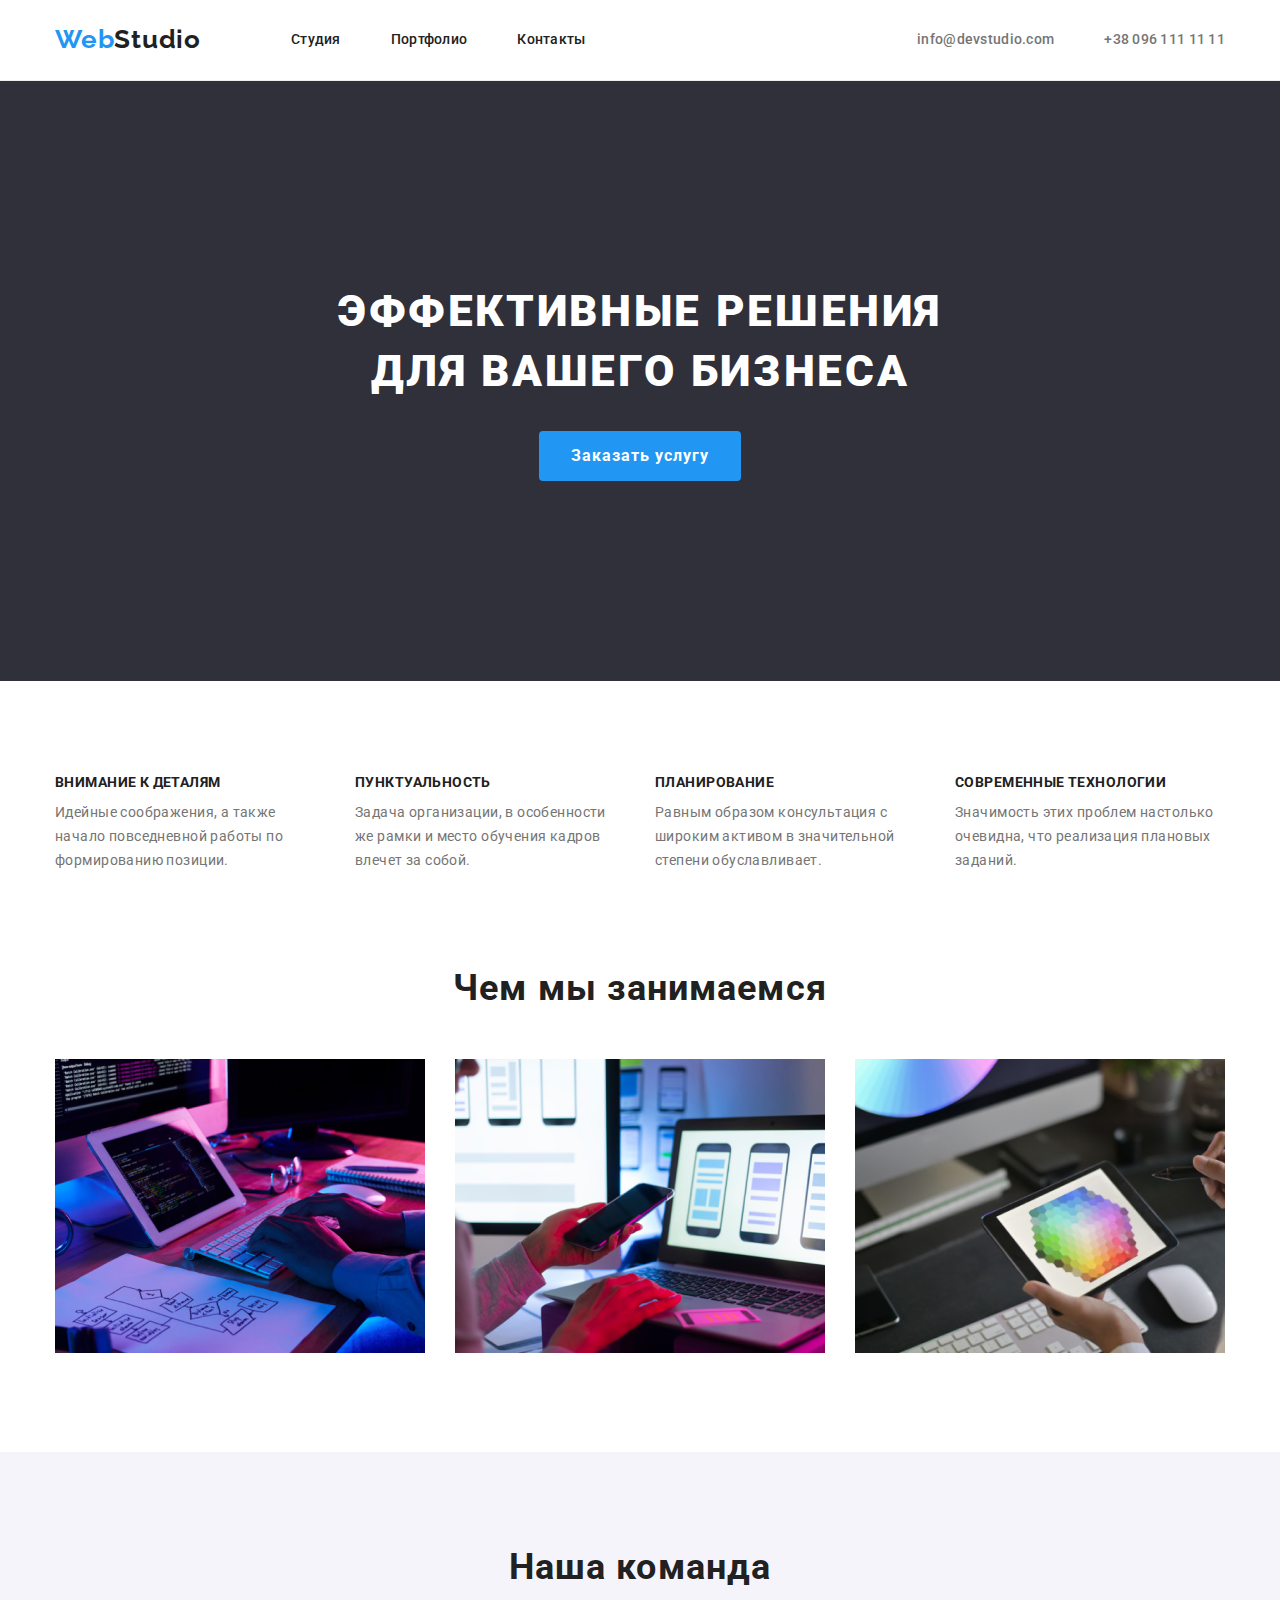
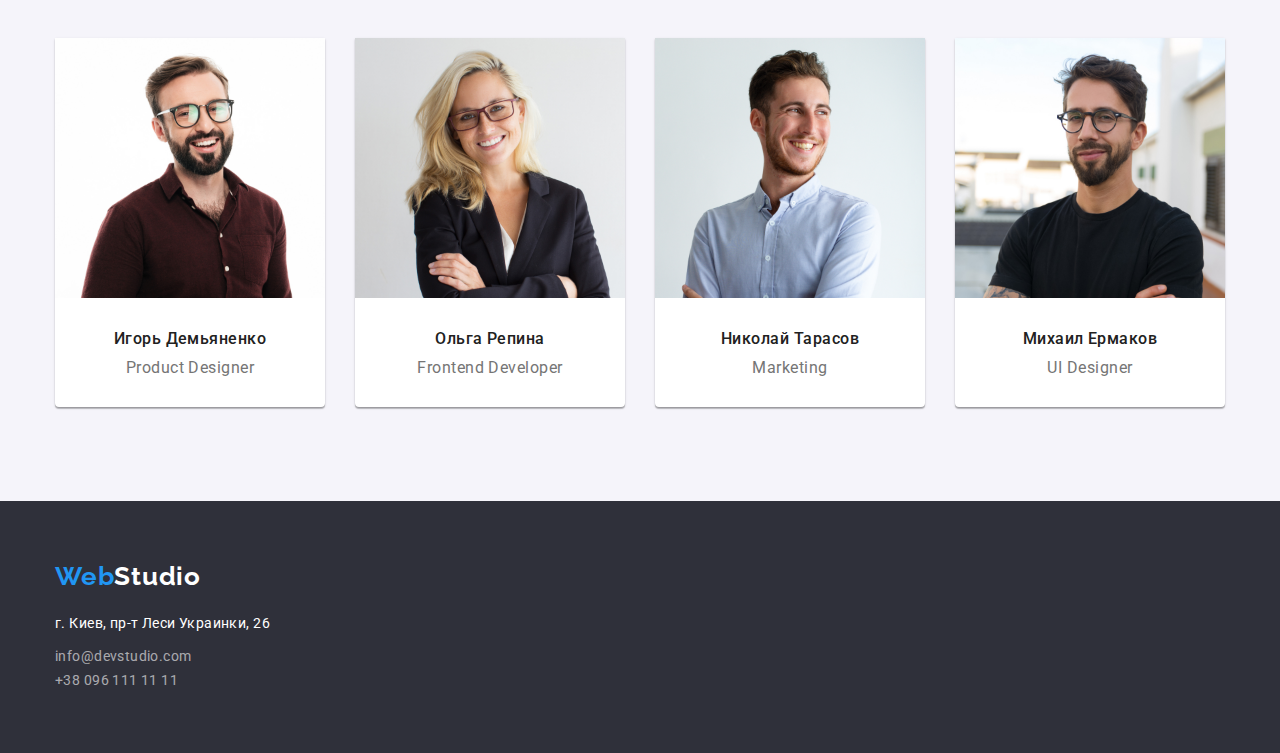
==== index.html @ e71bb504 "edd files from hw 3" ====
<!DOCTYPE html>
<html lang="ru">
<head>
    <meta charset="UTF-8">
    <meta name="viewport" content="width=device-width, initial-scale=1.0">
    <title>Главная</title>
      
    <link href="https://fonts.googleapis.com/css2?family=Raleway:wght@700&family=Roboto:wght@400;500;700;900&display=swap" rel="stylesheet">
    <link rel="stylesheet" href="https://cdnjs.cloudflare.com/ajax/libs/modern-normalize/1.0.0/modern-normalize.min.css">
    <link rel="stylesheet" href="./css/styles.css">
</head>
<body>
    <!--Шапка сайта-->
    <header class="page-header">

        <div class="content main-nav">
            
            <a class="logo-sec" href="./index.html"><span class="logo-first">Web</span>Studio</a> 
            <nav class="nav-container">
    
                <ul class="list site-nav">
                   <li class="item"><a class="link link-nav" href="./index.html">Студия</a></li>
                   <li class="item"><a class="link link-nav" href="./portfolio.html">Портфолио</a></li>
                   <li class="item"><a class="link link-nav" href="">Контакты</a></li>
               </ul>
           </nav>
           
            <ul class="list mailto-list">
                <li class="item"><a class="link link-contacts" href="mailto:info@devstudio.com">info@devstudio.com</a></li>
                <li class="item"><a class="link link-contacts" href="tel:+380961111111">+38 096 111 11 11</a></li>
            </ul>
            
        </div>
        
    </header>

    <!--Основной контент-->
    <main>
        <!--Заказать услугу-->
        <section class="hero">
            <div class="content">

                <div class="block">
                    <h1 class="main-title">Эффективные решения <br> для вашего бизнеса</h1>
                    <a class="link-btn" href="">Заказать услугу</a>
            
                </div>
            
            </div>    
        </section>
            
        <!--Особенности-->
        <div class="sec-section">
            <section class="content">
                <div class="features">
                    <h2 class="visually-hidden">Особенности</h2>

                    <ul class="list features-list">
                        <li class="item">
                            <h3 class="item-list-header">Внимание к деталям</h3>
                            <p class="desc">Идейные соображения, а также начало повседневной работы по формированию позиции.</p>
                        </li>
                        <li class="item">
                            <h3 class="item-list-header" >Пунктуальность</h3>
                            <p class="desc">Задача организации, в особенности же рамки и место обучения кадров влечет за собой.</p>
                        </li>
                        <li class="item">
                            <h3 class="item-list-header" >Планирование</h3>
                            <p class="desc">Равным образом консультация с широким активом в значительной степени обуславливает.</p>
                        </li>
                        <li class="item">
                            <h3 class="item-list-header" >Современные технологии</h3>
                            <p class="desc">Значимость этих проблем настолько очевидна, что реализация плановых заданий.</p>
                        </li>
                    </ul>
                </div>

            </section>
            <!--Специализация-->
            <section class="content">
                <div class="special">
                    <h2 class="subtitle">Чем мы занимаемся</h2>

                    <ul class="list ph-list">
                        <li class="element">
                            <a class="link" href="">
                            <img class="photo" src="./images/box1.png" alt="Человек набирает код" width="370"/>
                            </a>
                        </li> 
                        <li class="element"> 
                            <a class="link" href="">
                            <img class="photo" src="./images/img.png" alt="Просмотр адаптации страницы под телефон" width="370"/>
                            </a>
                        </li> 
                        <li class="element"> <a class="link" href="">
                            <img class="photo" src="./images/img(1).png" alt="Выбор цвета с градации на планшете" width="370"/>
                            </a>
                        </li>
                    </ul>
                </div>

            </section>
         </div>
        <!-- Наша команда-->
        
        <div class="team">
            <section class="content" >
                <div class="team-content">
                    <h2 class="subtitle">Наша команда</h2>
                    <ul class="list team-list">
                        <li class="team-element">
                            <img class="team-ph" src="./images/igor.jpg" alt=" Портретное фото Игорь Демьяненко" width="270"/>
                            <h3 class="subtitle-names">Игорь Демьяненко</h3>
                            <p class="text-job">Product Designer</p>
                            
                        </li>
                        <li class="team-element">
                            <img class="team-ph" src="./images/olga.jpg" alt=" Портретное фото Ольга Репина" width="270"/>
                            <h3 class="subtitle-names">Ольга Репина</h3>
                            <p class="text-job">Frontend Developer</p>
                            
                        </li>
                        <li class="team-element">
                            <img class="team-ph" src="./images/nikolay.jpg" alt="Портретное фото Николай Тарасов" width="270"/>
                            <h3 class="subtitle-names">Николай Тарасов</h3>
                            <p class="text-job">Marketing</p>
                            
                        </li>
                        <li class="team-element">
                            <img class="team-ph" src="./images/mihail.jpg" alt="Портретное фото Михаил Ермаков" width="270"/>
                            <h3 class="subtitle-names">Михаил Ермаков</h3>
                            <p class="text-job">UI Designer</p>

                        </li>
                    </ul>
                </div>
            </section>
        </div>
    
    </main>

    <!--Контакты-->
    <footer class="footer">
        <div class="content">
            <div class="foot-content">
                <h2 class="logo-footer-sec"> <span class="logo-footer-first">Web</span>Studio</h2>
                <p class="adress">г. Киев, пр-т Леси Украинки, 26</p>
                <ul class="list">
                    <li><a class="link foot-contacts" href="mailto:info@devstudio.com">info@devstudio.com</a></li>
                    <li><a class="link foot-contacts tel" href="tel:+380961111111">+38 096 111 11 11</a></li>
                </ul>
            </div>
        </div>
    </footer>

</body>
</html>
---- css/styles.css ----
:root {
    --title-text-color:#212121;
    --p-text-color:#757575;
    --highlight-color:#2196F3;
    --white-color:  #FFFFFF;
    --bg-color: #2F303A;
}

body {
    font-family: Roboto, sans-serif;
    background-color: var(--white-color);
    
}

.list {
    list-style: none;
    padding: 0;
    margin: 0;
}

.link {
    text-decoration: none;
    
}


.link:hover,
.link:focus{
    color:  var(--highlight-color);
    
}

.page-header {
 background-color: var(--white-color);
 border-bottom: 1px solid #EEEEEE;
}
/* Виокремлення контенту */
.content {
    padding-left: 15px;
    padding-right: 15px;
    width: 1200px;
    /* outline: 2px solid tomato; */
    margin-right: auto;
    margin-left: auto;
}



/* WEBstudio */
.logo-first {
    font-family: Raleway;
    font-style: normal;
    font-weight: bold;
    font-size: 26px;
    line-height: 1.19em;
    letter-spacing: 0.03em;
    color:  var(--highlight-color);
}

.logo-sec {
    font-family: Raleway;
    font-style: normal;
    font-weight: bold;
    font-size: 26px;
    line-height: 1.19em;
    letter-spacing: 0.03em;
    color: var(--title-text-color);
    text-decoration: none;
    margin-right: 90px;
    
}

/* .nav-container {
} */

.site-nav {
    display: flex;
}


.site-nav .item:not(:last-child) {
    margin-right: 50px;
}

/* навигация страниц */
.link-nav {
    font-family: Roboto;
    font-style: normal;
    font-weight: 500;
    font-size: 14px;
    line-height: 1.14em;
    letter-spacing: 0.02em;
    color: var(--title-text-color);
}

.mailto-list {
    display: flex;
    margin-left: auto;
}

.mailto-list .item + .item {
    margin-left: 50px;
}



/* контакты в наыигации */
.link-contacts {
    font-family: Roboto;
    font-style: normal;
    font-weight: 500;
    font-size: 14px;
    line-height: 1.14em;
    letter-spacing: 0.02em;
    color: var(--p-text-color);

}

.main-nav {
    display: flex;
    align-items: center;
    padding-top: 24px;
    padding-bottom: 25px;
    
    
}
/* Основной контент */


.hero {
    text-align: center;
    background-color: var(--bg-color);
}

.block {
    padding-top: 200px;
    padding-bottom: 200px;
    
    
}
/* главный заголовок h1 */
.main-title {
   
    margin-top: 0;
    margin-bottom: 30px;
    font-family: Roboto;
    font-style: normal;
    font-weight: 900;
    font-size: 44px;
    line-height: 60px;
    text-align: center;
    letter-spacing: 0.06em;
    text-transform: uppercase;
    color: var(--white-color);
    
}


/* заказать услугу */
.link-btn {
    display: inline-block;
    font-family: Roboto;
    font-style: normal;
    font-weight: bold;
    font-size: 16px;
    line-height: 1.9em;
    letter-spacing: 0.06em;
    color: var(--white-color);
    background-color: var(--highlight-color);
    text-decoration: none;
    padding: 10px 32px;
    border-radius: 4px;
    min-width: 200px;
    
}


/* фон секции с кнопкой */
.sec-section {
    background-color: var(--white-color);
}

.features {
    margin-top: 94px;
    margin-bottom: 94px;
}

/* скрытый заголовок */
.visually-hidden {
    position: absolute !important;
    clip: rect(1px 1px 1px 1px);
    clip: rect(1px, 1px, 1px, 1px);
    padding: 0 !important;
    border: 0 !important;
    height: 1px !important;
    width: 1px !important;
    margin: 0;
    overflow: hidden;
}

.features-list {
    display: flex;
    flex-wrap: wrap;
    
}

.features-list>.item {
    width: 270px;
    margin-right: 30px;
}
.features-list>.item:last-child {
    margin-right: 0;
}

/* заголовки в особенностях */
.item-list-header {

    font-family: Roboto;
    font-style: normal;
    font-weight: bold;
    font-size: 14px;
    line-height:  1.14em;
    letter-spacing: 0.03em;
    text-transform: uppercase;
    color: var(--title-text-color);
    margin-top:  0;
    margin-bottom: 10px;
}


/* абзацы особенностей */
.desc {
    font-family: Roboto;
    font-style: normal;
    font-weight: normal;
    font-size: 14px;
    line-height: 1.71em;
    letter-spacing: 0.03em;
    color: var(--p-text-color);
    margin: 0;
}

.special {
    margin-bottom: 94px;
}

/* заголовки h2 */
.subtitle {
    font-family: Roboto;
    font-style: normal;
    font-weight: bold;
    font-size: 36px;
    line-height: 1.17em;
    letter-spacing: 0.03em;
    color: var(--title-text-color);
    margin-top: 0;
    margin-bottom: 50px;
    text-align: center;
}

.ph-list {
    display: flex;
}

.element:not(:last-child) { 
  margin-right: 30px;
}

/* наша команда */
.team-content {
    padding-top: 94px;
    padding-bottom: 94px;
}

.team-list {
    display: flex;
}

.team-element {
    width: 270px;
    margin-right: 30px;
    box-shadow: 0px 1px 3px rgba(0, 0, 0, 0.12), 0px 1px 1px rgba(0, 0, 0, 0.14), 0px 2px 1px rgba(0, 0, 0, 0.2);
    border-radius: 0px 0px 4px 4px;
    background-color: var(--white-color);
    text-align: center;
}

.team-element:last-child {
    margin-right: 0;
}

.team {
    background: #F5F4FA;
}

.team-ph {
   margin-bottom: 28px; 
}

/* наша команда имена */

.subtitle-names {
    font-family: Roboto;
    font-style: normal;
    font-weight: 500;
    font-size: 16px;
    line-height: 18px;
    letter-spacing: 0.03em;
    color: var(--title-text-color);
    margin-top: 0;
    margin-bottom: 10px;
}

/* наша команда должность */

.text-job {
    font-family: Roboto;
    font-style: normal;
    font-weight: normal;
    font-size: 16px;
    line-height: 1.19em;
    letter-spacing: 0.03em;
    color: var(--p-text-color);
    margin-top: 0;
    margin-bottom: 30px;

}
/* .text-job:last-child {
    margin-bottom: 0;
} */

/* Страница портофолио */
/* Основной контент */



.main-cont {
    margin-top: 94px;
    margin-bottom: 94px;
}

.btn-list {
    display: flex; 
    justify-content: center; 
    margin-bottom: 36px;
    padding-bottom: 16px;
    
}
.btn-item:not(:last-child) {
    margin-right: 8px;
}

.btn {
    font-family: Roboto;
    font-style: normal;
    font-weight: 500;
    font-size: 16px;
    line-height: 1.625em;
    letter-spacing: 0.03em;
    color:  var(--title-text-color);
    padding: 6px 22px;
    min-width: 73px;
    border-radius: 4px;
    border: 0;
}

.btn:hover,
.btn:focus {
    background-color: var(--highlight-color);
    color: var(--white-color);
}

.work-list {
    display: flex;
    flex-wrap: wrap;

}
.work-item {
    width: 370px;
    margin-right: 30px;
    height: 404px;
    margin-bottom: 30px;
    border: 1px solid #EEEEEE;
    padding-bottom: 20px;
}

.work-item:nth-child(3n) {
    margin-right: 0;
}

.work-item:nth-last-child(-n + 3) {
    margin-bottom: 0;
}

/* подписи постеров */
.subtitle-pflo {
    font-family: Roboto;
    font-style: normal;
    font-weight: bold;
    font-size: 18px;
    line-height: 2em;
    letter-spacing: 0.06em;
    color:  var(--title-text-color);
    margin-top: 0;
    margin-bottom: 4px;
    margin-left: 24px;
}
/* тип работы */
.text {
    font-family: Roboto;
    font-style: normal;
    font-weight: normal;
    font-size: 16px;
    line-height: 1.875em;
    letter-spacing: 0.03em;
    color: var(--p-text-color);
    margin: 0;
    margin-left: 24px;
}
/* фото на стр порфолио */
.pictures {
    margin-bottom: 20px;
    
}

/* подвал */
.footer {
    background-color: var(--bg-color);
}

.foot-content {
    padding-top: 60px;
    padding-bottom: 60px;
    height: 252px;
}

.logo-footer-sec {
    font-family: Raleway;
    font-style: normal;
    font-weight: bold;
    font-size: 26px;
    line-height: 1.19em;
    letter-spacing: 0.03em;
    color: var(--white-color);
    margin-bottom: 20px;
    margin-top: 0;
}


.logo-footer-first {
    font-family: Raleway;
    font-style: normal;
    font-weight: bold;
    font-size: 26px;
    line-height: 1.19em;
    letter-spacing: 0.03em;
    color:var(--highlight-color);
   
}

/* adress */
.adress {
    font-family: Roboto;
    font-style: normal;
    font-weight: normal;
    font-size: 14px;
    line-height: 1.71em;
    letter-spacing: 0.03em;
    color: var(--white-color);
    margin-top: 0;
    margin-bottom: 9px;
}

/* контакты */

.foot-contacts {
    font-family: Roboto;
    font-style: normal;
    font-weight: normal;
    font-size: 14px;
    line-height: 1.71em;
    letter-spacing: 0.03em;
    color: rgba(255, 255, 255, 0.6);
    margin-bottom: 9;
}
/*  */
.tel {
    margin-bottom: 0;
}
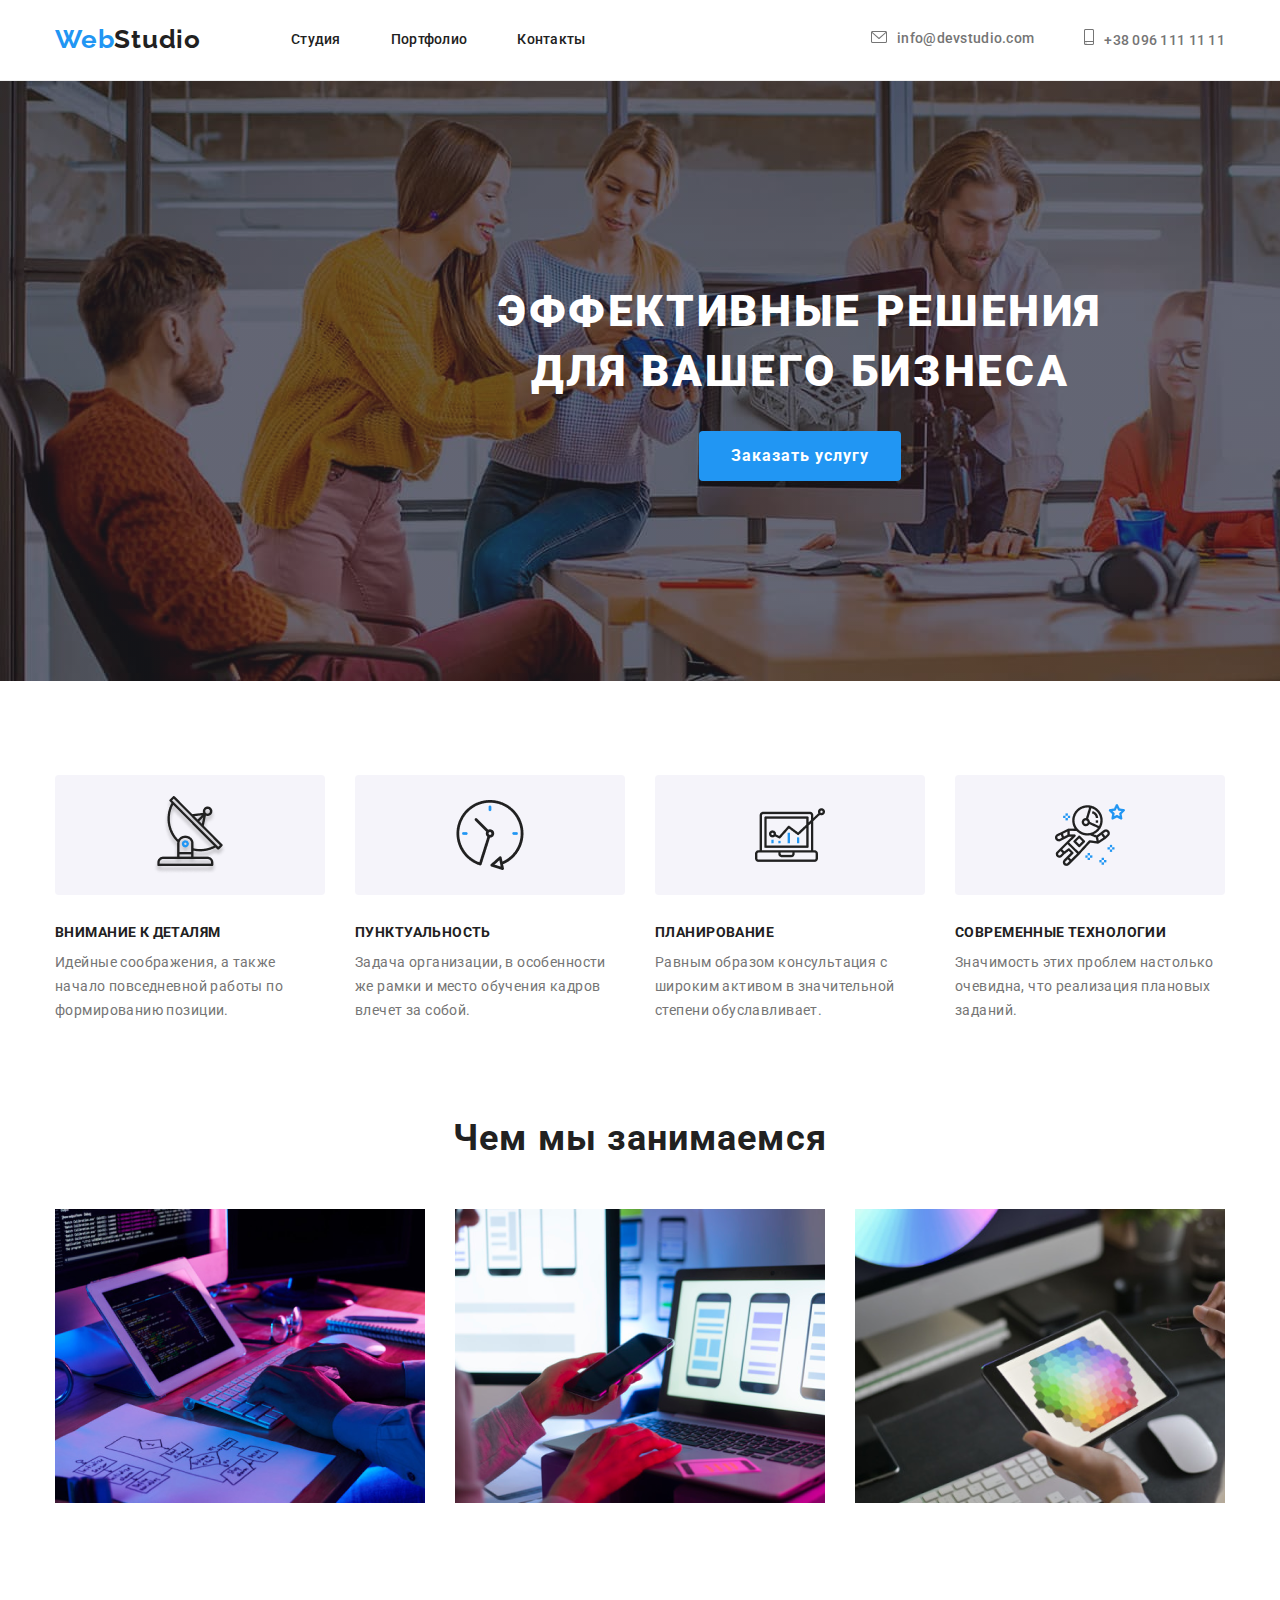
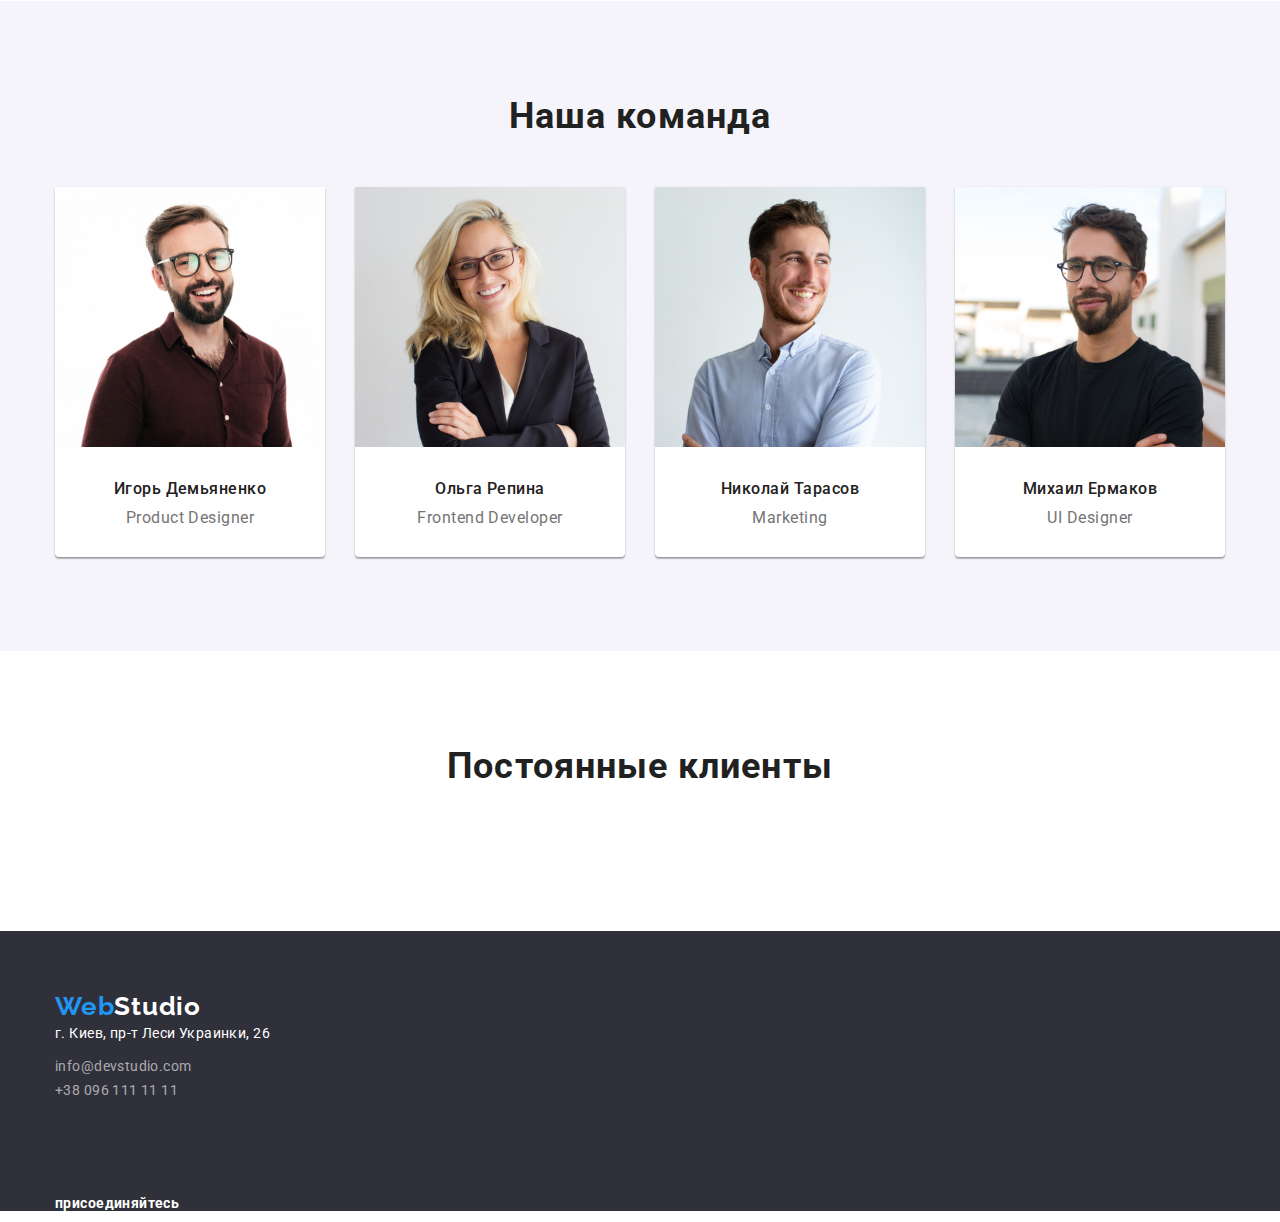
==== commit 4c212f40: "bg-images" ====
--- a/index.html
+++ b/index.html
@@ -26,8 +26,8 @@
            </nav>
            
             <ul class="list mailto-list">
-                <li class="item"><a class="link link-contacts" href="mailto:info@devstudio.com">info@devstudio.com</a></li>
-                <li class="item"><a class="link link-contacts" href="tel:+380961111111">+38 096 111 11 11</a></li>
+                <li class="item"><a class="link link-contacts cont-mail" href="mailto:info@devstudio.com">info@devstudio.com</a></li>
+                <li class="item"><a class="link link-contacts cont-tel" href="tel:+380961111111">+38 096 111 11 11</a></li>
             </ul>
             
         </div>
@@ -56,19 +56,19 @@
                     <h2 class="visually-hidden">Особенности</h2>
 
                     <ul class="list features-list">
-                        <li class="item">
+                        <li class="item img-features">
                             <h3 class="item-list-header">Внимание к деталям</h3>
                             <p class="desc">Идейные соображения, а также начало повседневной работы по формированию позиции.</p>
                         </li>
-                        <li class="item">
+                        <li class="item img-features">
                             <h3 class="item-list-header" >Пунктуальность</h3>
                             <p class="desc">Задача организации, в особенности же рамки и место обучения кадров влечет за собой.</p>
                         </li>
-                        <li class="item">
+                        <li class="item img-features">
                             <h3 class="item-list-header" >Планирование</h3>
                             <p class="desc">Равным образом консультация с широким активом в значительной степени обуславливает.</p>
                         </li>
-                        <li class="item">
+                        <li class="item img-features">
                             <h3 class="item-list-header" >Современные технологии</h3>
                             <p class="desc">Значимость этих проблем настолько очевидна, что реализация плановых заданий.</p>
                         </li>
@@ -112,7 +112,7 @@
                             <img class="team-ph" src="./images/igor.jpg" alt=" Портретное фото Игорь Демьяненко" width="270"/>
                             <h3 class="subtitle-names">Игорь Демьяненко</h3>
                             <p class="text-job">Product Designer</p>
-                            
+                           
                         </li>
                         <li class="team-element">
                             <img class="team-ph" src="./images/olga.jpg" alt=" Портретное фото Ольга Репина" width="270"/>
@@ -133,23 +133,50 @@
 
                         </li>
                     </ul>
+                    
                 </div>
             </section>
         </div>
-    
+
+        <div class="clients-bgc">
+            <section class="content">
+                <div class="clients">
+                    <h2 class="subtitle">Постоянные клиенты</h2>
+
+                    <ul class="list">
+                        <li></li>
+                        <li></li>
+                        <li></li>
+                        <li></li>
+                        <li></li>
+                        <li></li>
+                    </ul>
+                </div>
+            </section>
+        </div>
     </main>
 
     <!--Контакты-->
     <footer class="footer">
         <div class="content">
             <div class="foot-content">
-                <h2 class="logo-footer-sec"> <span class="logo-footer-first">Web</span>Studio</h2>
+                <a  class=" link logo-footer-sec" href="./index.html"><span class="logo-footer-first">Web</span>Studio</a>
                 <p class="adress">г. Киев, пр-т Леси Украинки, 26</p>
                 <ul class="list">
                     <li><a class="link foot-contacts" href="mailto:info@devstudio.com">info@devstudio.com</a></li>
                     <li><a class="link foot-contacts tel" href="tel:+380961111111">+38 096 111 11 11</a></li>
                 </ul>
             </div>
+            <div class="join-us">
+                <h2 class="join">присоединяйтесь</h2>
+                <ul class="list">
+                    <li> <a href=""></a></li>
+                    <li> <a href=""></a></li>
+                    <li> <a href=""></a></li>
+                    <li> <a href=""></a></li>
+                </ul>
+
+            </div>
         </div>
     </footer>
 
--- a/css/styles.css
+++ b/css/styles.css
@@ -113,23 +113,54 @@
     line-height: 1.14em;
     letter-spacing: 0.02em;
     color: var(--p-text-color);
-
-}
-
+}
+
+.cont-mail::before {
+    display: inline-flex;
+    content:'';
+    height: 12px;
+    width: 16px;
+    background-image: url(../images/envelope.svg);
+    margin-right: 10px;
+    background-size: contain;
+    background-repeat: no-repeat;
+}
+
+.cont-tel::before {
+    display: inline-flex;
+    content:'';
+    height: 16px;
+    width: 10px;
+    background-image: url(../images/smartphone.svg);
+    margin-right: 10px;
+    background-size: contain;
+    background-repeat: no-repeat;
+}
+ 
 .main-nav {
     display: flex;
     align-items: center;
     padding-top: 24px;
     padding-bottom: 25px;
     
-    
 }
 /* Основной контент */
 
 
 .hero {
+    display: inline-flex;
     text-align: center;
     background-color: var(--bg-color);
+    background-image:linear-gradient( to right,
+    rgba(47, 48, 58, 0.4),rgba(47, 48, 58, 0.4)),
+     url(../images/hero.jpg);
+    width: 1600px;
+    height: 600px;
+    background-size: contain;
+    background-repeat: no-repeat;
+    background-position: center;
+    margin-left: auto;
+    margin-right: auto;
 }
 
 .block {
@@ -227,6 +258,41 @@
     margin-bottom: 10px;
 }
 
+.img-features::before {
+    display: inline-flex;
+    content:'';
+    width: 270px;
+    height: 120px;
+    background-position: 50% 50%;
+    background-repeat: no-repeat;
+    background-color: #F5F4FA;
+    margin-bottom: 30px;
+    border-radius: 4px;
+}
+
+.img-features:nth-child(1)::before  {
+    content:'';
+    background-image: url(../images/antenna\ 1.png);
+}
+
+.img-features:nth-child(2)::before  {
+    content:'';
+    background-image: url(../images/clock\ 1.png);
+}
+
+.img-features:nth-child(3)::before {
+    content:'';
+    background-image: url(../images/diagram\ 1.png);
+
+}
+
+
+.img-features:nth-child(4)::before  {
+    content:'';
+    background-image: url(../images/astronaut\ 1.png);
+    
+}
+
 
 /* абзацы особенностей */
 .desc {
@@ -329,6 +395,33 @@
     margin-bottom: 0;
 } */
 
+/* .social {
+    display: inline-flex;
+    width: 44px;
+    height: 44px;
+    background-repeat: no-repeat;
+    background-position: 50% 50%;
+}
+
+.social:nth-child(1) {
+    background-image: url(../images/instagram\ 2.png);
+}
+
+.social:nth-child(2) {
+    background-image: url(../images/twitter\ 1.png);
+} */
+
+.clients-bgc {
+    background-color: var(--white-color);
+}
+
+.clients {
+    padding-top: 94px;
+    padding-bottom: 94px;
+}
+
+
+
 /* Страница портофолио */
 /* Основной контент */
 
@@ -486,4 +579,14 @@
 /*  */
 .tel {
     margin-bottom: 0;
+}
+
+.join {
+    font-family: Roboto;
+    font-style: normal;
+    font-weight: bold;
+    font-size: 14px;
+    line-height: 16px;
+    letter-spacing: 0.03em;
+    color: var(--white-color);
 }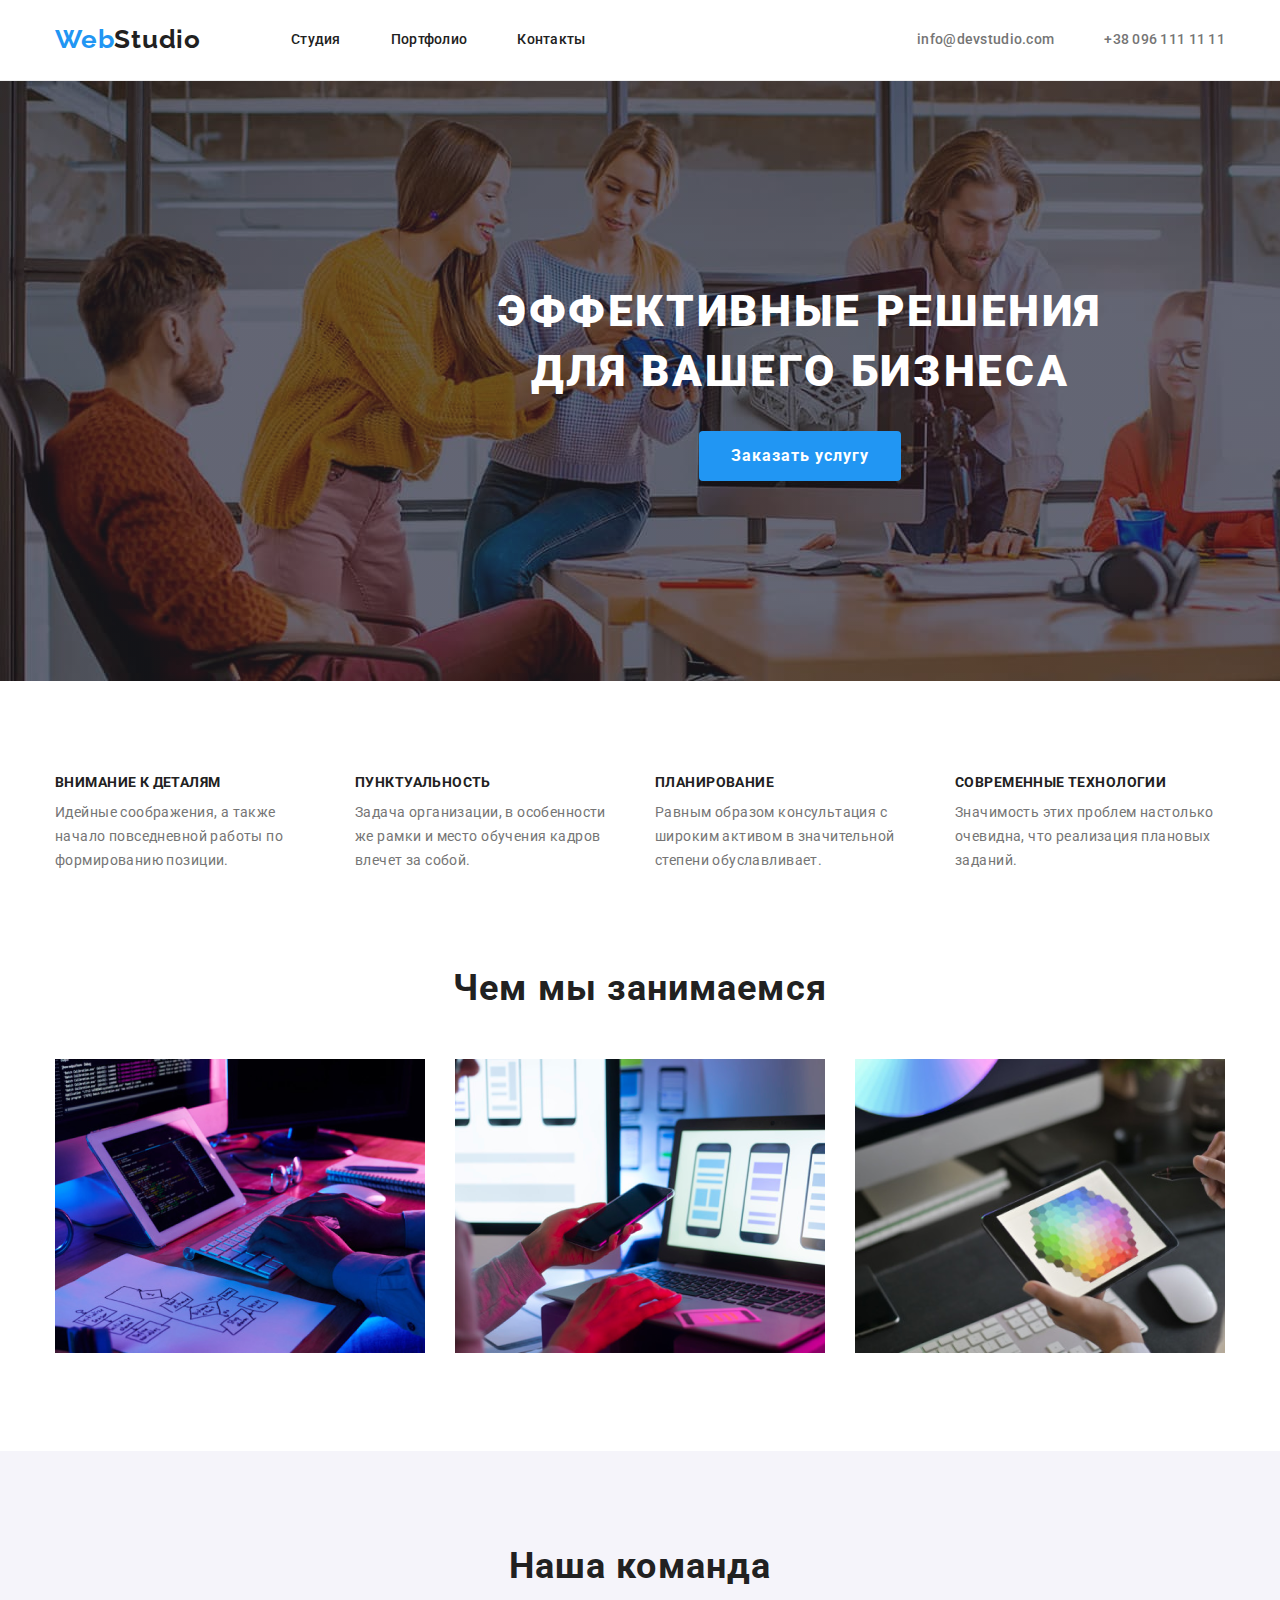
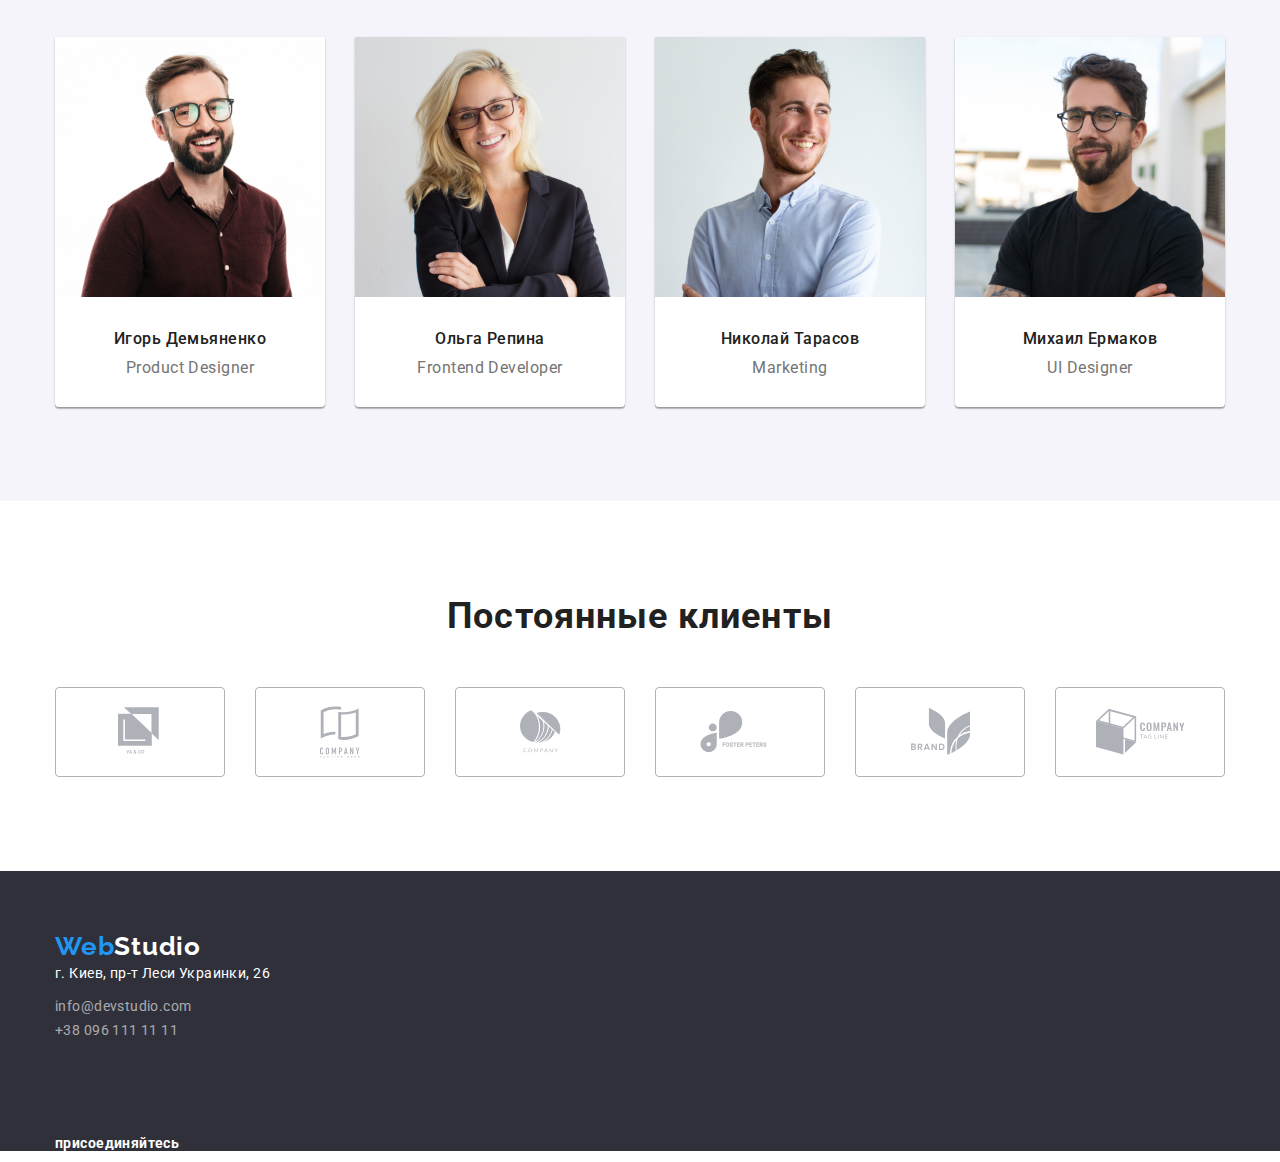
==== commit fc619f60: "08" ====
--- a/index.html
+++ b/index.html
@@ -26,8 +26,8 @@
            </nav>
            
             <ul class="list mailto-list">
-                <li class="item"><a class="link link-contacts cont-mail" href="mailto:info@devstudio.com">info@devstudio.com</a></li>
-                <li class="item"><a class="link link-contacts cont-tel" href="tel:+380961111111">+38 096 111 11 11</a></li>
+                <li class="item"><a class="link link-contacts" href="mailto:info@devstudio.com">info@devstudio.com</a></li>
+                <li class="item"><a class="link link-contacts" href="tel:+380961111111">+38 096 111 11 11</a></li>
             </ul>
             
         </div>
@@ -143,13 +143,25 @@
                 <div class="clients">
                     <h2 class="subtitle">Постоянные клиенты</h2>
 
-                    <ul class="list">
-                        <li></li>
-                        <li></li>
-                        <li></li>
-                        <li></li>
-                        <li></li>
-                        <li></li>
+                    <ul class="list clients-logo">
+                        <li class="icon-item"><a class="link icon-link" href=""><svg class="icon-clients" width="45" height="50">
+                            <use href="./images/sprite.svg#logo-frs"> </use>
+                        </svg></a></li>
+                        <li class="icon-item"><a class="link icon-link" href=""><svg class="icon-clients" width="40" height="52">
+                            <use href="./images/sprite.svg#logo-sec"></use>
+                        </svg></a></li>
+                        <li class="icon-item"><a class="link icon-link" href=""><svg class="icon-clients" width="41" height="43">
+                            <use href="./images/sprite.svg#logo-third"></use>
+                        </svg></a></li>
+                        <li class="icon-item"><a class="link icon-link" href=""><svg class="icon-clients" width="80" height="42">
+                            <use href="./images/sprite.svg#logo-fo"></use>
+                        </svg></a></li> 
+                        <li class="icon-item"><a class="link icon-link" href=""><svg class="icon-clients" width="59" height="47">
+                            <use href="./images/sprite.svg#logo-fi"></use>
+                        </svg></a></li>
+                        <li class="icon-item"><a class="link icon-link" href=""><svg class="icon-clients" width="89" height="46">
+                            <use href="./images/sprite.svg#logo-six"></use>
+                        </svg></a></li>
                     </ul>
                 </div>
             </section>
--- a/css/styles.css
+++ b/css/styles.css
@@ -115,27 +115,6 @@
     color: var(--p-text-color);
 }
 
-.cont-mail::before {
-    display: inline-flex;
-    content:'';
-    height: 12px;
-    width: 16px;
-    background-image: url(../images/envelope.svg);
-    margin-right: 10px;
-    background-size: contain;
-    background-repeat: no-repeat;
-}
-
-.cont-tel::before {
-    display: inline-flex;
-    content:'';
-    height: 16px;
-    width: 10px;
-    background-image: url(../images/smartphone.svg);
-    margin-right: 10px;
-    background-size: contain;
-    background-repeat: no-repeat;
-}
  
 .main-nav {
     display: flex;
@@ -148,7 +127,7 @@
 
 
 .hero {
-    display: inline-flex;
+    display: block;
     text-align: center;
     background-color: var(--bg-color);
     background-image:linear-gradient( to right,
@@ -161,6 +140,7 @@
     background-position: center;
     margin-left: auto;
     margin-right: auto;
+   
 }
 
 .block {
@@ -258,42 +238,6 @@
     margin-bottom: 10px;
 }
 
-.img-features::before {
-    display: inline-flex;
-    content:'';
-    width: 270px;
-    height: 120px;
-    background-position: 50% 50%;
-    background-repeat: no-repeat;
-    background-color: #F5F4FA;
-    margin-bottom: 30px;
-    border-radius: 4px;
-}
-
-.img-features:nth-child(1)::before  {
-    content:'';
-    background-image: url(../images/antenna\ 1.png);
-}
-
-.img-features:nth-child(2)::before  {
-    content:'';
-    background-image: url(../images/clock\ 1.png);
-}
-
-.img-features:nth-child(3)::before {
-    content:'';
-    background-image: url(../images/diagram\ 1.png);
-
-}
-
-
-.img-features:nth-child(4)::before  {
-    content:'';
-    background-image: url(../images/astronaut\ 1.png);
-    
-}
-
-
 /* абзацы особенностей */
 .desc {
     font-family: Roboto;
@@ -377,7 +321,7 @@
     margin-bottom: 10px;
 }
 
-/* наша команда должность */
+/* наша командa-должность */
 
 .text-job {
     font-family: Roboto;
@@ -391,25 +335,6 @@
     margin-bottom: 30px;
 
 }
-/* .text-job:last-child {
-    margin-bottom: 0;
-} */
-
-/* .social {
-    display: inline-flex;
-    width: 44px;
-    height: 44px;
-    background-repeat: no-repeat;
-    background-position: 50% 50%;
-}
-
-.social:nth-child(1) {
-    background-image: url(../images/instagram\ 2.png);
-}
-
-.social:nth-child(2) {
-    background-image: url(../images/twitter\ 1.png);
-} */
 
 .clients-bgc {
     background-color: var(--white-color);
@@ -420,7 +345,40 @@
     padding-bottom: 94px;
 }
 
-
+.clients-logo {
+    display: flex;
+}
+
+
+.icon-clients {
+    fill: currentColor;
+
+}
+
+.icon-link {
+    display: flex;
+    color: #AFB1B8;
+    width: 170px;
+    height: 90px;
+    border: 1px solid #AFB1B8;
+    border-radius: 4px;
+    
+    justify-content: center;
+    align-items: center;
+}
+.icon-link:last-child {
+    margin-right: 0;
+}
+
+.icon-link:hover.icon-clients,
+.icon-link:focus.icon-clients {
+    color: var(--highlight-color);
+    border-color: var(--highlight-color);
+}
+
+.icon-item:not(:last-child) {
+    margin-right: 30px;
+}
 
 /* Страница портофолио */
 /* Основной контент */
@@ -477,6 +435,11 @@
     padding-bottom: 20px;
 }
 
+.work-item:hover,
+.work-item:focus {
+    box-shadow: 0px 1px 1px rgba(0, 0, 0, 0.12), 0px 4px 4px rgba(0, 0, 0, 0.06), 1px 4px 6px rgba(0, 0, 0, 0.16);
+}
+
 .work-item:nth-child(3n) {
     margin-right: 0;
 }
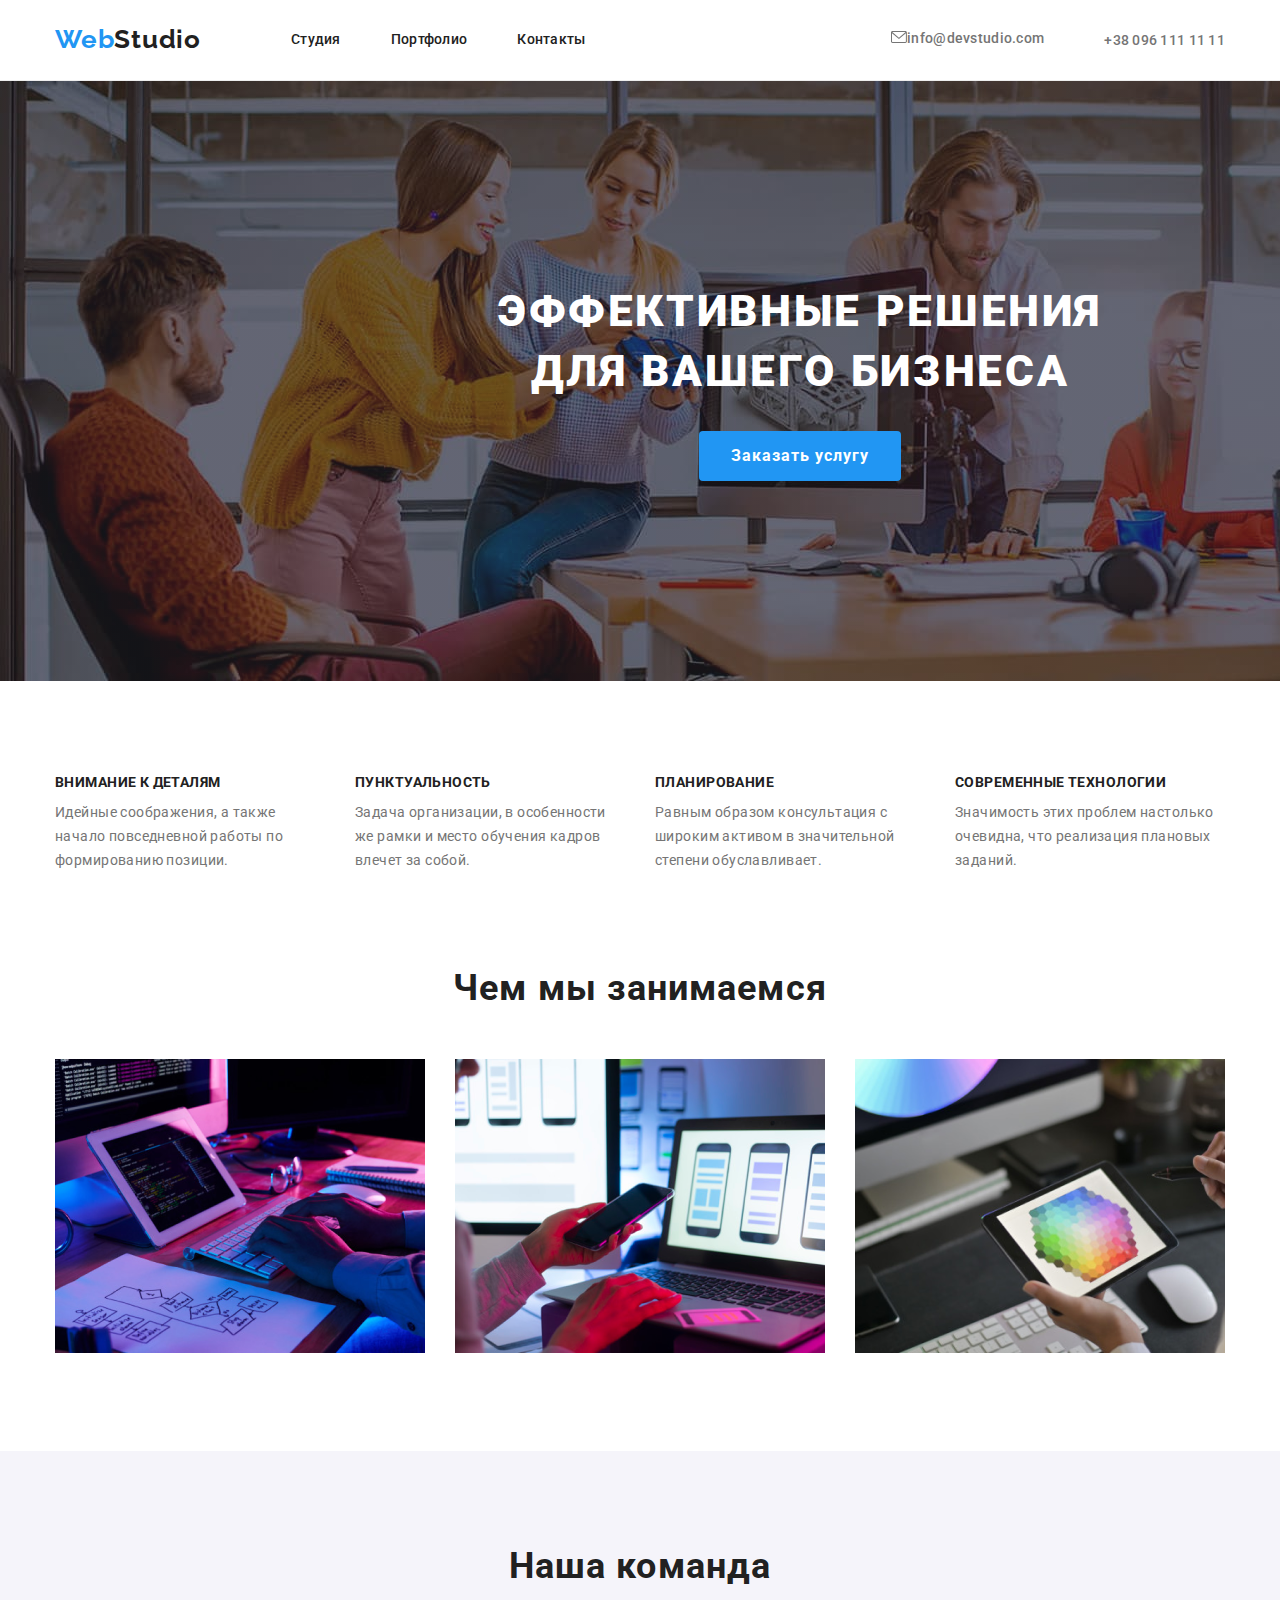
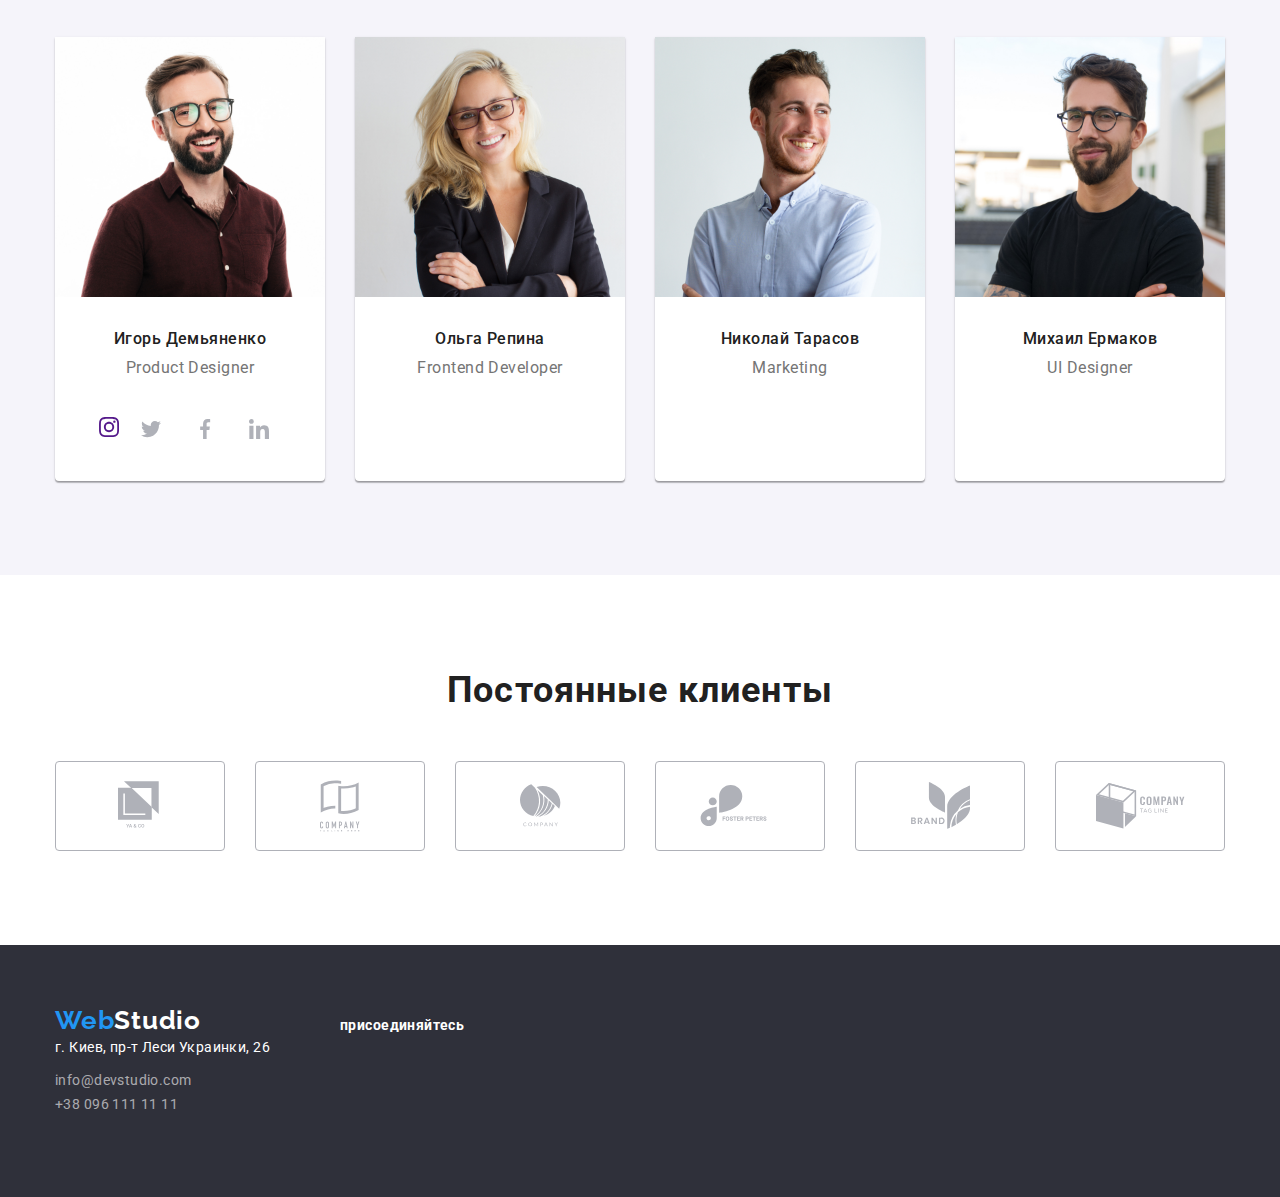
==== commit b30eb5ab: "08-2" ====
--- a/index.html
+++ b/index.html
@@ -26,8 +26,11 @@
            </nav>
            
             <ul class="list mailto-list">
-                <li class="item"><a class="link link-contacts" href="mailto:info@devstudio.com">info@devstudio.com</a></li>
-                <li class="item"><a class="link link-contacts" href="tel:+380961111111">+38 096 111 11 11</a></li>
+                <li class="item"><a class="link link-contacts" href="mailto:info@devstudio.com">
+                    <svg class="mail-svg" width="16" height="12"><use href="./images/sprite.svg#envelope"></use>
+                    </svg>info@devstudio.com</a></li>
+                <li class="item"><a class="link link-contacts" href="tel:+380961111111">
+                    <svg class="phone-svg" width="10" height="16"><use href="./images/sprite#smartphone"></use></svg>+38 096 111 11 11</a></li>
             </ul>
             
         </div>
@@ -112,7 +115,36 @@
                             <img class="team-ph" src="./images/igor.jpg" alt=" Портретное фото Игорь Демьяненко" width="270"/>
                             <h3 class="subtitle-names">Игорь Демьяненко</h3>
                             <p class="text-job">Product Designer</p>
-                           
+                           <ul class="list team-social">
+                               <li class="social-links-items">
+                                   <a class="link" href="">
+                                       <svg class="social-link-svg">
+                                           <use href="./images/sprite.svg#instagram"></use>
+                                       </svg>
+                                   </a>
+                               </li>
+                               <li class="social-links-items">
+                                   <a class="link social-link" href="">
+                                       <svg class="social-link-svg">
+                                           <use href="./images/sprite.svg#twitter"></use>
+                                       </svg>
+                                   </a>
+                               </li>
+                               <li class="social-links-items">
+                                   <a class="link social-link" href="">
+                                       <svg class="social-link-svg">
+                                           <use href="./images/sprite.svg#facebook"></use>
+                                       </svg>
+                                   </a>
+                               </li>
+                               <li class="social-links-items">
+                                   <a class="link social-link" href="">
+                                       <svg class="social-link-svg">
+                                           <use href="./images/sprite.svg#linkedin"></use>
+                                       </svg>
+                                   </a>
+                               </li>
+                           </ul>
                         </li>
                         <li class="team-element">
                             <img class="team-ph" src="./images/olga.jpg" alt=" Портретное фото Ольга Репина" width="270"/>
@@ -171,23 +203,25 @@
     <!--Контакты-->
     <footer class="footer">
         <div class="content">
-            <div class="foot-content">
-                <a  class=" link logo-footer-sec" href="./index.html"><span class="logo-footer-first">Web</span>Studio</a>
-                <p class="adress">г. Киев, пр-т Леси Украинки, 26</p>
-                <ul class="list">
-                    <li><a class="link foot-contacts" href="mailto:info@devstudio.com">info@devstudio.com</a></li>
-                    <li><a class="link foot-contacts tel" href="tel:+380961111111">+38 096 111 11 11</a></li>
-                </ul>
-            </div>
-            <div class="join-us">
-                <h2 class="join">присоединяйтесь</h2>
-                <ul class="list">
-                    <li> <a href=""></a></li>
-                    <li> <a href=""></a></li>
-                    <li> <a href=""></a></li>
-                    <li> <a href=""></a></li>
-                </ul>
-
+            <div class="footer-content">
+                <div class="foot-content">
+                    <a  class=" link logo-footer-sec" href="./index.html"><span class="logo-footer-first">Web</span>Studio</a>
+                    <p class="adress">г. Киев, пр-т Леси Украинки, 26</p>
+                    <ul class="list">
+                        <li><a class="link foot-contacts" href="mailto:info@devstudio.com">info@devstudio.com</a></li>
+                        <li><a class="link foot-contacts tel" href="tel:+380961111111">+38 096 111 11 11</a></li>
+                    </ul>
+                </div>
+                <div class="join-us">
+                    <h2 class="subtitle join">присоединяйтесь</h2>
+                    <ul class="list social-footer">
+                        <li> <a href=""></a></li>
+                        <li> <a href=""></a></li>
+                        <li> <a href=""></a></li>
+                        <li> <a href=""></a></li>
+                    </ul>
+
+                </div>
             </div>
         </div>
     </footer>
--- a/css/styles.css
+++ b/css/styles.css
@@ -4,6 +4,7 @@
     --highlight-color:#2196F3;
     --white-color:  #FFFFFF;
     --bg-color: #2F303A;
+    --svg-cl:#afb1b8;
 }
 
 body {
@@ -101,9 +102,9 @@
 .mailto-list .item + .item {
     margin-left: 50px;
 }
-
-
-
+.mail-svg{
+    fill: var(--p-text-color);
+}
 /* контакты в наыигации */
 .link-contacts {
     font-family: Roboto;
@@ -293,6 +294,7 @@
     border-radius: 0px 0px 4px 4px;
     background-color: var(--white-color);
     text-align: center;
+    padding-bottom: 30px;
 }
 
 .team-element:last-child {
@@ -333,7 +335,41 @@
     color: var(--p-text-color);
     margin-top: 0;
     margin-bottom: 30px;
-
+}
+
+.team-social {
+    display: flex;
+    justify-content: center;
+    align-items: center;
+}
+
+.social-links-items:not(:last-child) {
+    margin-right: 10px;
+}
+
+
+.social-link {
+    display: flex;
+    color: var(--svg-cl);
+    justify-content: center;
+    align-items: center;
+    width: 44px;
+    height: 44px;
+    background-color: var(--white-color); 
+    border-radius: 50%;
+    
+}
+
+.social-link-svg {
+    width: 20px;
+    height: 20px;
+    fill: currentColor;
+}
+
+.social-link:hover.social-link-svg,
+.social-link:focus.social-link-svg {
+    fill: var(--white-color);
+    background-color: var(--highlight-color);    
 }
 
 .clients-bgc {
@@ -349,7 +385,6 @@
     display: flex;
 }
 
-
 .icon-clients {
     fill: currentColor;
 
@@ -357,12 +392,11 @@
 
 .icon-link {
     display: flex;
-    color: #AFB1B8;
+    color: var(--svg-cl);
     width: 170px;
     height: 90px;
-    border: 1px solid #AFB1B8;
+    border: 1px solid var(--svg-cl);
     border-radius: 4px;
-    
     justify-content: center;
     align-items: center;
 }
@@ -373,7 +407,8 @@
 .icon-link:hover.icon-clients,
 .icon-link:focus.icon-clients {
     color: var(--highlight-color);
-    border-color: var(--highlight-color);
+    border: 1px solid var(--highlight-color);
+    outline: none;
 }
 
 .icon-item:not(:last-child) {
@@ -382,8 +417,6 @@
 
 /* Страница портофолио */
 /* Основной контент */
-
-
 
 .main-cont {
     margin-top: 94px;
@@ -552,4 +585,12 @@
     line-height: 16px;
     letter-spacing: 0.03em;
     color: var(--white-color);
+}
+.join-us {
+    padding-top: 72px;
+    margin-left: 70px;
+}
+
+.footer-content {
+    display: inline-flex;
 }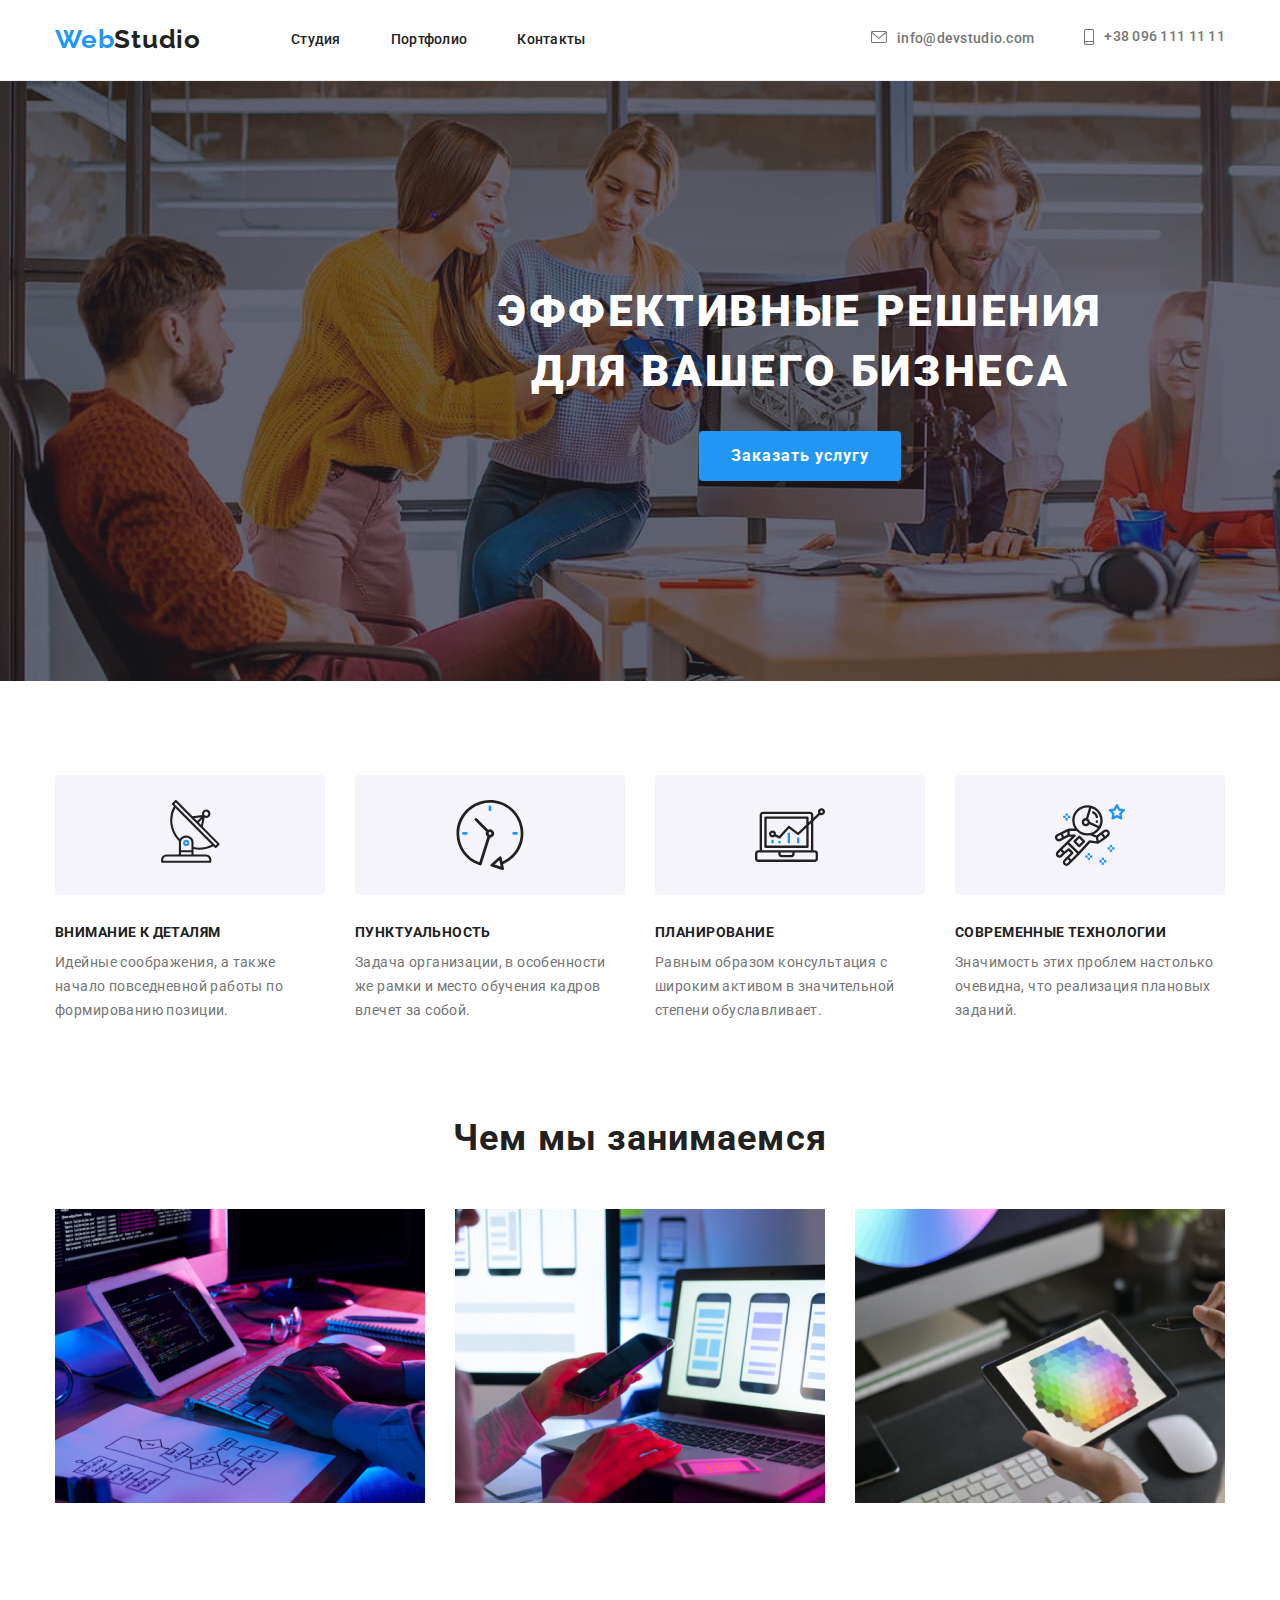
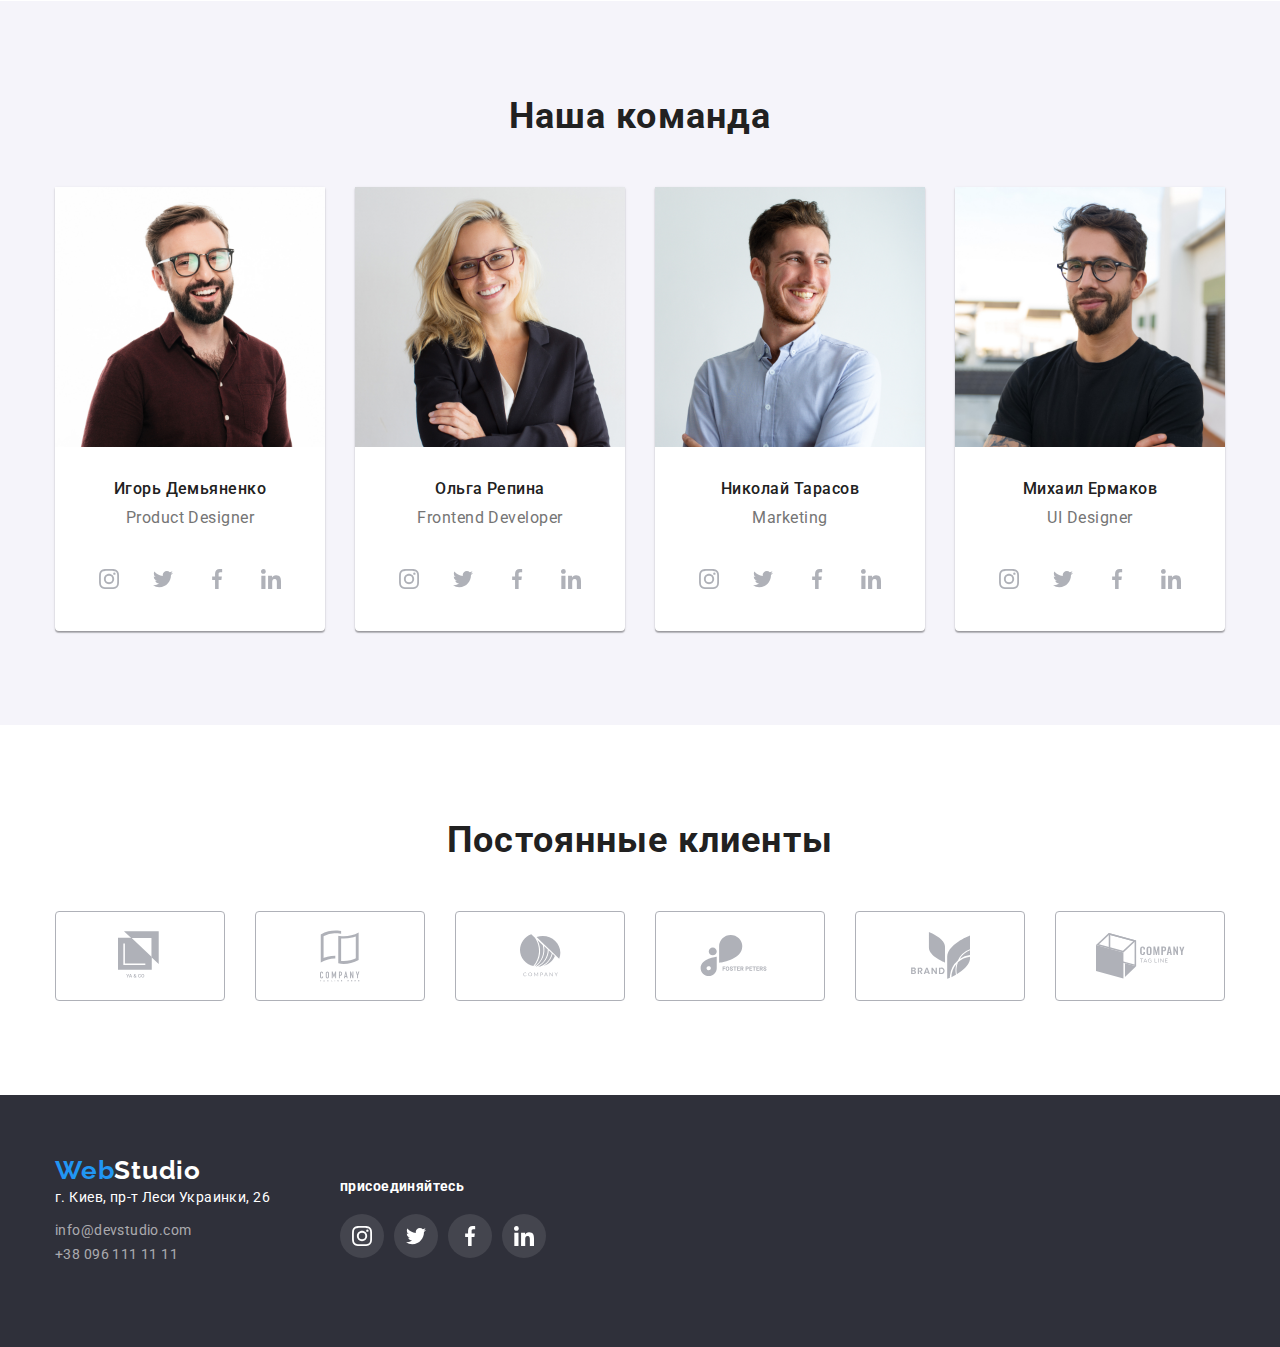
==== commit b2007935: "додала на сайт іконки і фон" ====
--- a/index.html
+++ b/index.html
@@ -30,7 +30,7 @@
                     <svg class="mail-svg" width="16" height="12"><use href="./images/sprite.svg#envelope"></use>
                     </svg>info@devstudio.com</a></li>
                 <li class="item"><a class="link link-contacts" href="tel:+380961111111">
-                    <svg class="phone-svg" width="10" height="16"><use href="./images/sprite#smartphone"></use></svg>+38 096 111 11 11</a></li>
+                    <svg class="mail-svg" width="10" height="16"><use href="./images/sprite.svg#smartphone"></use></svg>+38 096 111 11 11</a></li>
             </ul>
             
         </div>
@@ -59,24 +59,30 @@
                     <h2 class="visually-hidden">Особенности</h2>
 
                     <ul class="list features-list">
-                        <li class="item img-features">
+                        <li class="item feature-img">
+                            <div class="bg-svg"> <svg class="features-svg"><use href="./images/sprite.svg#antenna"></use></svg></div>
                             <h3 class="item-list-header">Внимание к деталям</h3>
                             <p class="desc">Идейные соображения, а также начало повседневной работы по формированию позиции.</p>
                         </li>
-                        <li class="item img-features">
+                        <li class="item">
+                            <div class="bg-svg">
+                                <svg class="features-svg"><use href="./images/sprite.svg#clock"></use></svg>
+                            </div>
                             <h3 class="item-list-header" >Пунктуальность</h3>
                             <p class="desc">Задача организации, в особенности же рамки и место обучения кадров влечет за собой.</p>
                         </li>
-                        <li class="item img-features">
+                        <li class="item">
+                            <div class="bg-svg"><svg class="features-svg"><use href="./images/sprite.svg#diagram"></use></svg></div>
                             <h3 class="item-list-header" >Планирование</h3>
                             <p class="desc">Равным образом консультация с широким активом в значительной степени обуславливает.</p>
                         </li>
-                        <li class="item img-features">
+                        <li class="item">
+                            <div class="bg-svg"><svg class="features-svg"><use href="./images/sprite.svg#astronaut"></use></svg></div>
                             <h3 class="item-list-header" >Современные технологии</h3>
                             <p class="desc">Значимость этих проблем настолько очевидна, что реализация плановых заданий.</p>
                         </li>
                     </ul>
-                </div>
+                </div> 
 
             </section>
             <!--Специализация-->
@@ -117,28 +123,28 @@
                             <p class="text-job">Product Designer</p>
                            <ul class="list team-social">
                                <li class="social-links-items">
-                                   <a class="link" href="">
+                                   <a class=" social-link" href="https://instagram.com/" target="_blank" rel="noopener noreferer" aria-label="Instagram">
                                        <svg class="social-link-svg">
                                            <use href="./images/sprite.svg#instagram"></use>
                                        </svg>
                                    </a>
                                </li>
                                <li class="social-links-items">
-                                   <a class="link social-link" href="">
+                                   <a class="social-link" href="https://twitter.com/" target="_blank" rel="noopener noreferer" aria-label="Twitter">
                                        <svg class="social-link-svg">
                                            <use href="./images/sprite.svg#twitter"></use>
                                        </svg>
                                    </a>
                                </li>
                                <li class="social-links-items">
-                                   <a class="link social-link" href="">
+                                   <a class="social-link" href="https://facebook.com/" target="_blank" rel="noopener noreferer" aria-label="Facebook">
                                        <svg class="social-link-svg">
                                            <use href="./images/sprite.svg#facebook"></use>
                                        </svg>
                                    </a>
                                </li>
                                <li class="social-links-items">
-                                   <a class="link social-link" href="">
+                                   <a class="social-link" href="https://linkedin.com/" target="_blank" rel="noopener noreferer" aria-label="Linkedin">
                                        <svg class="social-link-svg">
                                            <use href="./images/sprite.svg#linkedin"></use>
                                        </svg>
@@ -150,19 +156,106 @@
                             <img class="team-ph" src="./images/olga.jpg" alt=" Портретное фото Ольга Репина" width="270"/>
                             <h3 class="subtitle-names">Ольга Репина</h3>
                             <p class="text-job">Frontend Developer</p>
-                            
+                            <ul class="list team-social">
+                                <li class="social-links-items">
+                                    <a class=" social-link" href="https://instagram.com/" target="_blank" rel="noopener noreferer" aria-label="Instagram">
+                                        <svg class="social-link-svg">
+                                            <use href="./images/sprite.svg#instagram"></use>
+                                        </svg>
+                                    </a>
+                                </li>
+                                <li class="social-links-items">
+                                    <a class="social-link" href="https://twitter.com/" target="_blank" rel="noopener noreferer" aria-label="Twitter">
+                                        <svg class="social-link-svg">
+                                            <use href="./images/sprite.svg#twitter"></use>
+                                        </svg>
+                                    </a>
+                                </li>
+                                <li class="social-links-items">
+                                    <a class="social-link" href="https://facebook.com/" target="_blank" rel="noopener noreferer" aria-label="Facebook">
+                                        <svg class="social-link-svg">
+                                            <use href="./images/sprite.svg#facebook"></use>
+                                        </svg>
+                                    </a>
+                                </li>
+                                <li class="social-links-items">
+                                    <a class="social-link" href="https://linkedin.com/" target="_blank" rel="noopener noreferer" aria-label="Linkedin">
+                                        <svg class="social-link-svg">
+                                            <use href="./images/sprite.svg#linkedin"></use>
+                                        </svg>
+                                    </a>
+                                </li>
+                            </ul>
                         </li>
                         <li class="team-element">
                             <img class="team-ph" src="./images/nikolay.jpg" alt="Портретное фото Николай Тарасов" width="270"/>
                             <h3 class="subtitle-names">Николай Тарасов</h3>
                             <p class="text-job">Marketing</p>
-                            
+                            <ul class="list team-social">
+                                <li class="social-links-items">
+                                    <a class=" social-link" href="https://instagram.com/" target="_blank" rel="noopener noreferer" aria-label="Instagram">
+                                        <svg class="social-link-svg">
+                                            <use href="./images/sprite.svg#instagram"></use>
+                                        </svg>
+                                    </a>
+                                </li>
+                                <li class="social-links-items">
+                                    <a class="social-link" href="https://twitter.com/" target="_blank" rel="noopener noreferer" aria-label="Twitter">
+                                        <svg class="social-link-svg">
+                                            <use href="./images/sprite.svg#twitter"></use>
+                                        </svg>
+                                    </a>
+                                </li>
+                                <li class="social-links-items">
+                                    <a class="social-link" href="https://facebook.com/" target="_blank" rel="noopener noreferer" aria-label="Facebook">
+                                        <svg class="social-link-svg">
+                                            <use href="./images/sprite.svg#facebook"></use>
+                                        </svg>
+                                    </a>
+                                </li>
+                                <li class="social-links-items">
+                                    <a class="social-link" href="https://linkedin.com/" target="_blank" rel="noopener noreferer" aria-label="Linkedin">
+                                        <svg class="social-link-svg">
+                                            <use href="./images/sprite.svg#linkedin"></use>
+                                        </svg>
+                                    </a>
+                                </li>
+                            </ul>
                         </li>
                         <li class="team-element">
                             <img class="team-ph" src="./images/mihail.jpg" alt="Портретное фото Михаил Ермаков" width="270"/>
                             <h3 class="subtitle-names">Михаил Ермаков</h3>
                             <p class="text-job">UI Designer</p>
-
+                            <ul class="list team-social">
+                                <li class="social-links-items">
+                                    <a class=" social-link" href="https://instagram.com/" target="_blank" rel="noopener noreferer" aria-label="Instagram">
+                                        <svg class="social-link-svg">
+                                            <use href="./images/sprite.svg#instagram"></use>
+                                        </svg>
+                                    </a>
+                                </li>
+                                <li class="social-links-items">
+                                    <a class="social-link" href="https://twitter.com/" target="_blank" rel="noopener noreferer" aria-label="Twitter">
+                                        <svg class="social-link-svg">
+                                            <use href="./images/sprite.svg#twitter"></use>
+                                        </svg>
+                                    </a>
+                                </li>
+                                <li class="social-links-items">
+                                    <a class="social-link" href="https://facebook.com/" target="_blank" rel="noopener noreferer" aria-label="Facebook">
+                                        <svg class="social-link-svg">
+                                            <use href="./images/sprite.svg#facebook"></use>
+                                        </svg>
+                                    </a>
+                                </li>
+                                <li class="social-links-items">
+                                    <a class="social-link" href="https://linkedin.com/" target="_blank" rel="noopener noreferer" aria-label="Linkedin">
+                                        <svg class="social-link-svg">
+                                            <use href="./images/sprite.svg#linkedin"></use>
+                                        </svg>
+                                    </a>
+                                </li>
+                            </ul>
                         </li>
                     </ul>
                     
@@ -205,7 +298,7 @@
         <div class="content">
             <div class="footer-content">
                 <div class="foot-content">
-                    <a  class=" link logo-footer-sec" href="./index.html"><span class="logo-footer-first">Web</span>Studio</a>
+                    <a  class="logo-footer-sec" href="./index.html"><span class="logo-footer-first">Web</span>Studio</a>
                     <p class="adress">г. Киев, пр-т Леси Украинки, 26</p>
                     <ul class="list">
                         <li><a class="link foot-contacts" href="mailto:info@devstudio.com">info@devstudio.com</a></li>
@@ -213,12 +306,16 @@
                     </ul>
                 </div>
                 <div class="join-us">
-                    <h2 class="subtitle join">присоединяйтесь</h2>
+                    <h2 class="join">присоединяйтесь</h2>
                     <ul class="list social-footer">
-                        <li> <a href=""></a></li>
-                        <li> <a href=""></a></li>
-                        <li> <a href=""></a></li>
-                        <li> <a href=""></a></li>
+                        <li class="footer-item"> <a class="footer-icon-link" href="https://instagram.com/" target="_blank" rel="noopener noreferer" aria-label="Instagram">
+                            <svg class="footer-icon-svg" ><use href="./images/sprite.svg#instagram"></use></svg></a></li>
+                        <li class="footer-item"> <a class="footer-icon-link" href="https://twitter.com/" target="_blank" rel="noopener noreferer" aria-label="Twitter">
+                            <svg class="footer-icon-svg" ><use href="./images/sprite.svg#twitter"></use></svg></a></li>
+                        <li class="footer-item"> <a class="footer-icon-link" href="https://facebook.com/" target="_blank" rel="noopener noreferer" aria-label="Facebook">
+                            <svg class="footer-icon-svg" ><use href="./images/sprite.svg#facebook"></use></svg></a></li>
+                        <li class="footer-item"> <a class="footer-icon-link" href="https://linkedin.com/" target="_blank" rel="noopener noreferer" aria-label="Linkedin">
+                            <svg class="footer-icon-svg" ><use href="./images/sprite.svg#linkedin"></use></svg></a></li>
                     </ul>
 
                 </div>
--- a/css/styles.css
+++ b/css/styles.css
@@ -9,8 +9,7 @@
 
 body {
     font-family: Roboto, sans-serif;
-    background-color: var(--white-color);
-    
+    background-color: var(--white-color);  
 }
 
 .list {
@@ -20,15 +19,12 @@
 }
 
 .link {
-    text-decoration: none;
-    
-}
-
+    text-decoration: none;    
+}
 
 .link:hover,
 .link:focus{
     color:  var(--highlight-color);
-    
 }
 
 .page-header {
@@ -45,8 +41,6 @@
     margin-left: auto;
 }
 
-
-
 /* WEBstudio */
 .logo-first {
     font-family: Raleway;
@@ -71,13 +65,9 @@
     
 }
 
-/* .nav-container {
-} */
-
 .site-nav {
     display: flex;
 }
-
 
 .site-nav .item:not(:last-child) {
     margin-right: 50px;
@@ -101,12 +91,22 @@
 
 .mailto-list .item + .item {
     margin-left: 50px;
-}
-.mail-svg{
-    fill: var(--p-text-color);
-}
+    justify-content: center;
+    align-items: center;
+}
+.mail-svg {
+    fill: currentColor;
+    margin-right: 10px;
+}
+
+.link-contacts:hover.mail-svg,
+.link-contacts:focus.mail-svg {
+    fill: var(--highlight-color);
+}
+
 /* контакты в наыигации */
 .link-contacts {
+    display: inline-flex;0
     font-family: Roboto;
     font-style: normal;
     font-weight: 500;
@@ -224,6 +224,25 @@
     margin-right: 0;
 }
 
+
+.bg-svg {
+    border: 0;
+    padding: 0;
+    display: flex;
+    margin-bottom: 30px;
+    width: 270px;
+    height: 120px;
+    background: #F5F4FA;
+    border-radius: 4px;
+    justify-content: center;
+    align-items: center;
+}
+
+.features-svg {
+    width: 70px;
+    height: 70px;
+}
+
 /* заголовки в особенностях */
 .item-list-header {
 
@@ -347,8 +366,8 @@
     margin-right: 10px;
 }
 
-
 .social-link {
+    text-decoration: none;
     display: flex;
     color: var(--svg-cl);
     justify-content: center;
@@ -366,10 +385,12 @@
     fill: currentColor;
 }
 
-.social-link:hover.social-link-svg,
-.social-link:focus.social-link-svg {
+.social-link:hover {
+    background-color: var(--highlight-color);
+}
+/* ????????!!!!!! */
+.social-link:hover.social-link-svg {
     fill: var(--white-color);
-    background-color: var(--highlight-color);    
 }
 
 .clients-bgc {
@@ -407,8 +428,9 @@
 .icon-link:hover.icon-clients,
 .icon-link:focus.icon-clients {
     color: var(--highlight-color);
+}
+.icon-link:hover {
     border: 1px solid var(--highlight-color);
-    outline: none;
 }
 
 .icon-item:not(:last-child) {
@@ -524,6 +546,7 @@
 }
 
 .logo-footer-sec {
+    text-decoration: none;
     font-family: Raleway;
     font-style: normal;
     font-weight: bold;
@@ -582,9 +605,10 @@
     font-style: normal;
     font-weight: bold;
     font-size: 14px;
-    line-height: 16px;
+    line-height: 1.14em;
     letter-spacing: 0.03em;
     color: var(--white-color);
+    margin-bottom: 20px;
 }
 .join-us {
     padding-top: 72px;
@@ -593,4 +617,35 @@
 
 .footer-content {
     display: inline-flex;
-}+}
+
+.social-footer {
+    display: flex;
+}
+
+.footer-item:not(:last-child) {
+    margin-right: 10px;
+}
+
+.footer-icon-link {
+    display: flex;
+    justify-content: center;
+    align-items: center;
+    width: 44px;
+    height: 44px;
+    color:var(--white-color);
+    border-radius: 50%;
+    background: rgba(255, 255, 255, 0.1);
+}
+
+.footer-icon-svg {
+    
+    width: 20px;
+    height: 20px;
+    fill: currentColor;
+}
+
+.footer-icon-link:hover {
+    background: var(--highlight-color);
+}
+
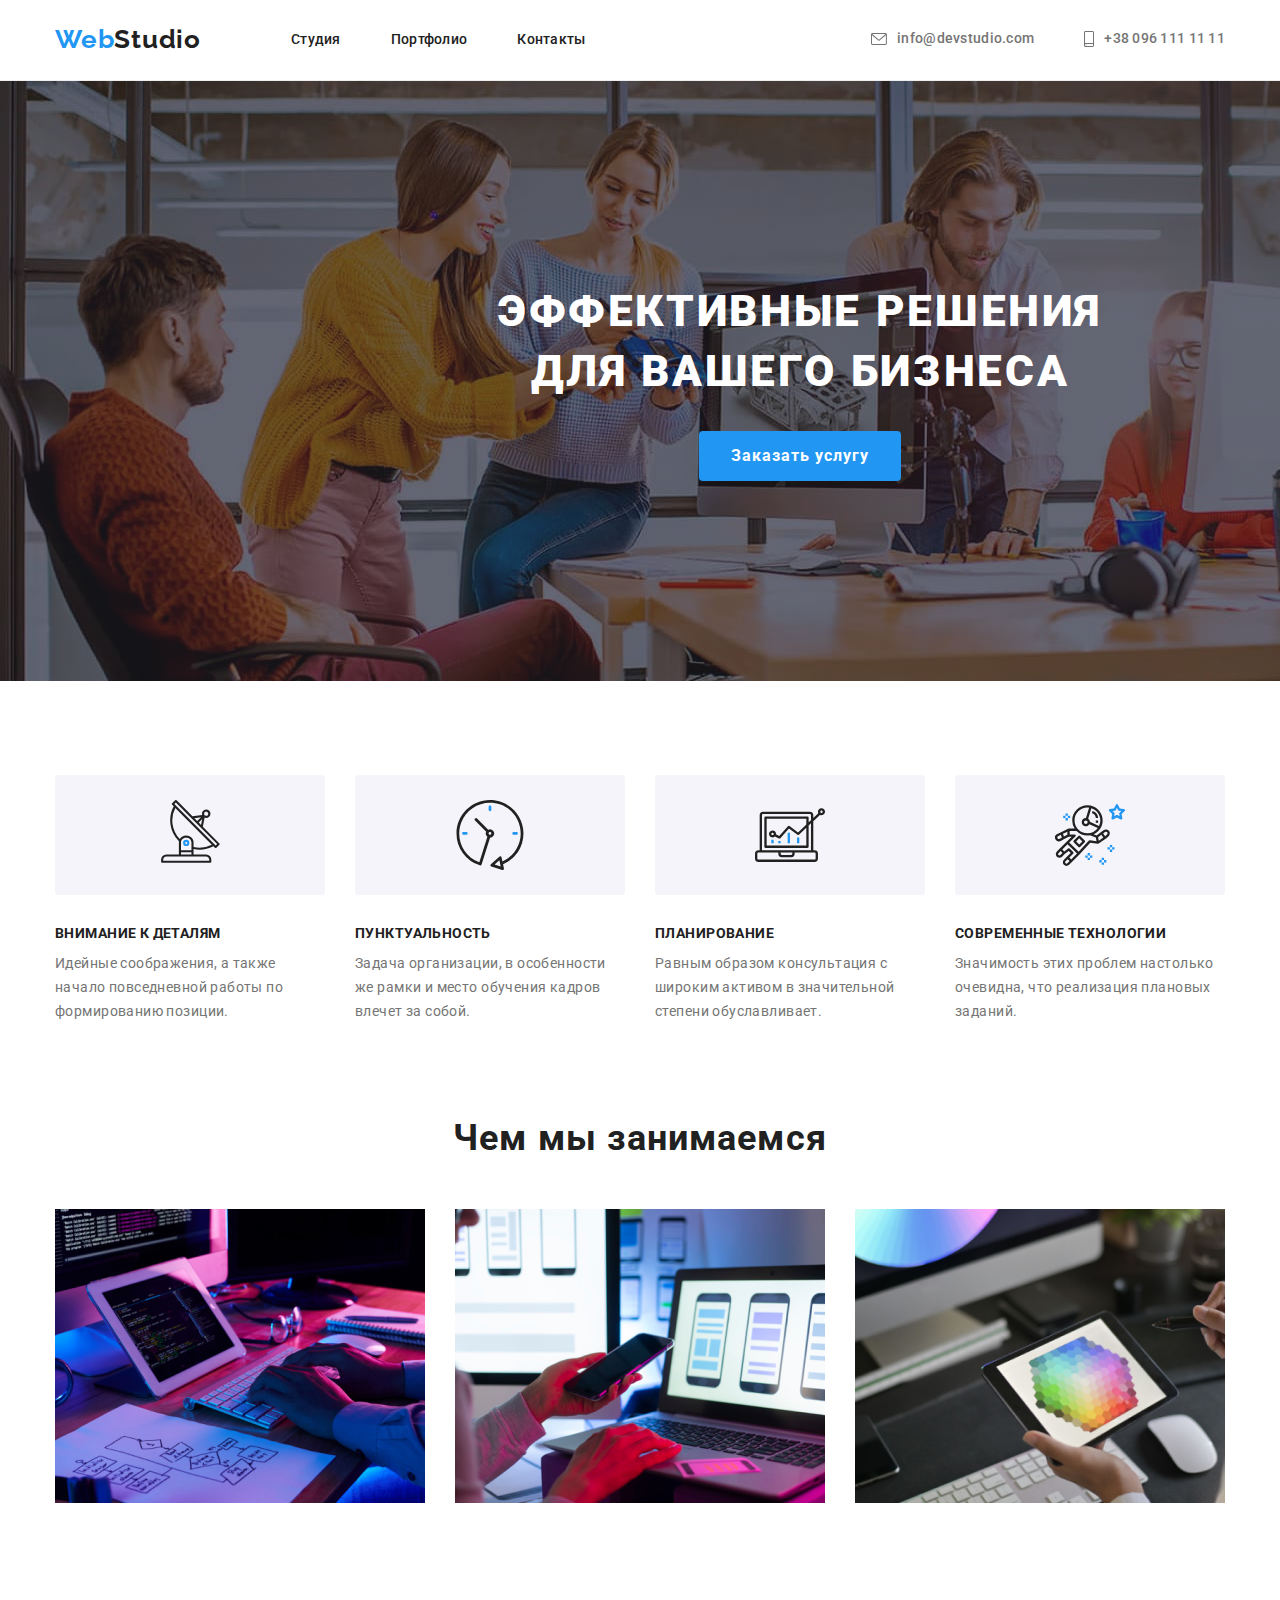
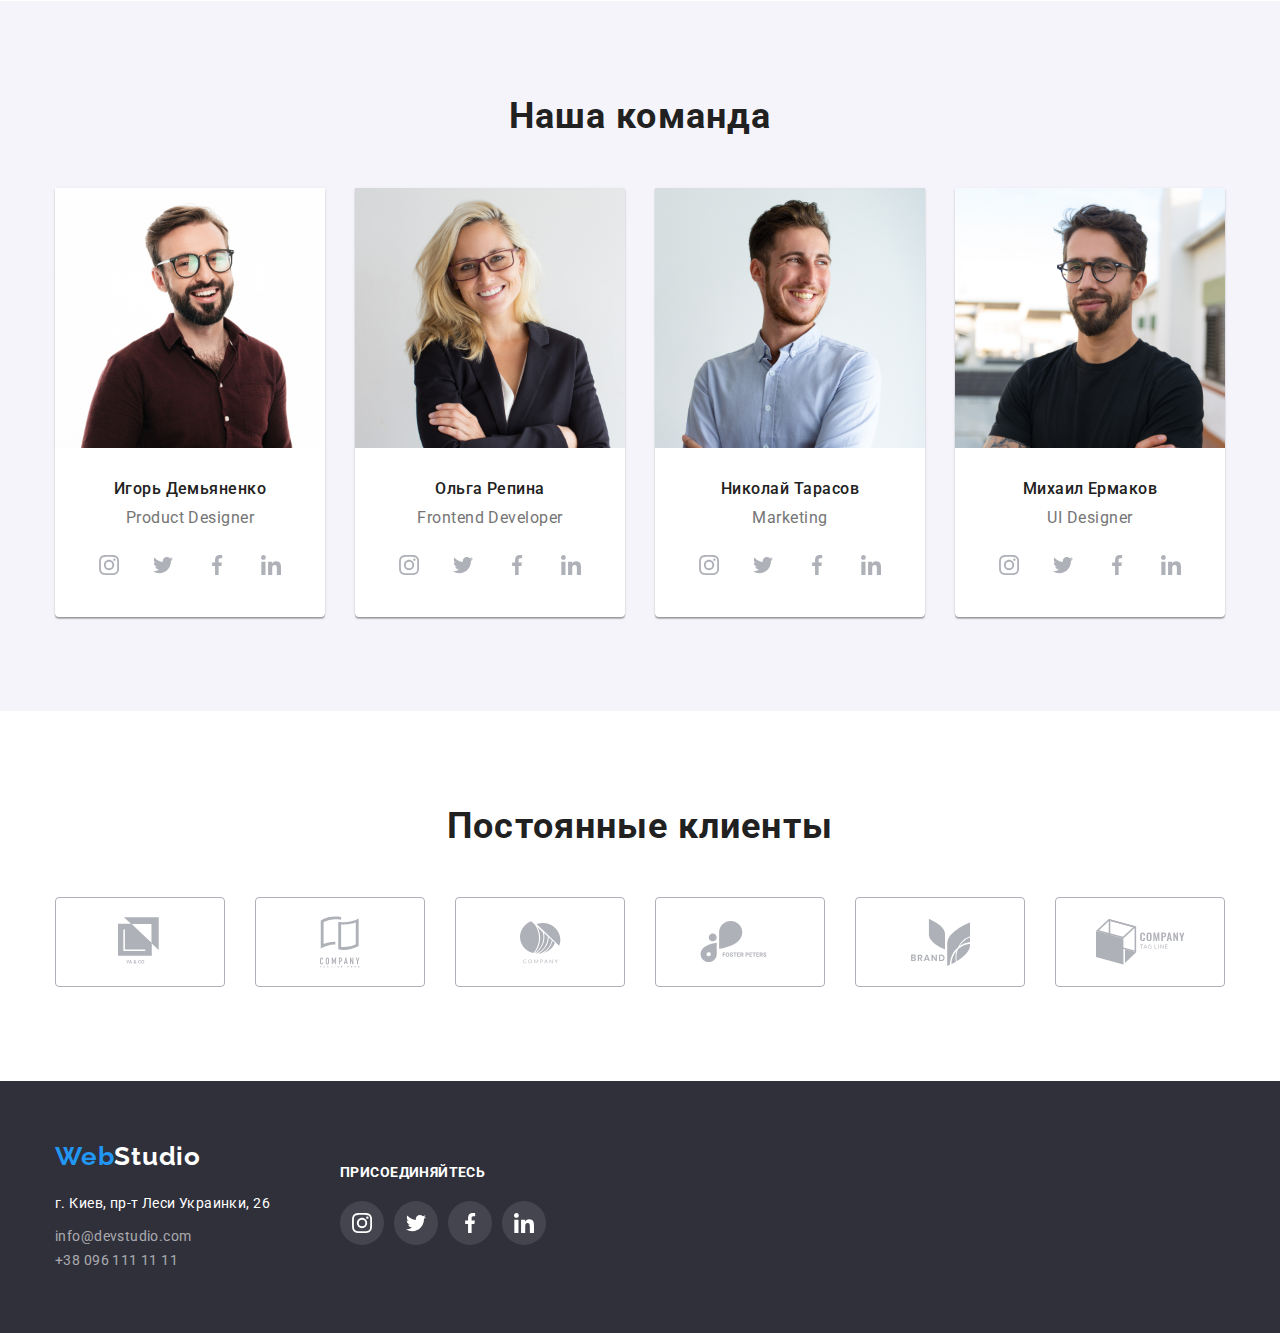
==== commit b671271a: "виправлення2" ====
--- a/index.html
+++ b/index.html
@@ -26,10 +26,10 @@
            </nav>
            
             <ul class="list mailto-list">
-                <li class="item"><a class="link link-contacts" href="mailto:info@devstudio.com">
+                <li class="item-cont"><a class="link link-contacts" href="mailto:info@devstudio.com">
                     <svg class="mail-svg" width="16" height="12"><use href="./images/sprite.svg#envelope"></use>
                     </svg>info@devstudio.com</a></li>
-                <li class="item"><a class="link link-contacts" href="tel:+380961111111">
+                <li class="item-cont"><a class="link link-contacts" href="tel:+380961111111">
                     <svg class="mail-svg" width="10" height="16"><use href="./images/sprite.svg#smartphone"></use></svg>+38 096 111 11 11</a></li>
             </ul>
             
--- a/css/styles.css
+++ b/css/styles.css
@@ -36,7 +36,6 @@
     padding-left: 15px;
     padding-right: 15px;
     width: 1200px;
-    /* outline: 2px solid tomato; */
     margin-right: auto;
     margin-left: auto;
 }
@@ -87,11 +86,16 @@
 .mailto-list {
     display: flex;
     margin-left: auto;
-}
-
-.mailto-list .item + .item {
+    align-items: center;
+}
+.item-cont {
+    display: flex;
+    align-items: center;
+}
+
+.mailto-list .item-cont + .item-cont {
     margin-left: 50px;
-    justify-content: center;
+    display: flex;
     align-items: center;
 }
 .mail-svg {
@@ -114,6 +118,8 @@
     line-height: 1.14em;
     letter-spacing: 0.02em;
     color: var(--p-text-color);
+    display: flex;
+    align-items: center;
 }
 
  
@@ -250,7 +256,7 @@
     font-style: normal;
     font-weight: bold;
     font-size: 14px;
-    line-height:  1.14em;
+    line-height:  16px;
     letter-spacing: 0.03em;
     text-transform: uppercase;
     color: var(--title-text-color);
@@ -264,7 +270,7 @@
     font-style: normal;
     font-weight: normal;
     font-size: 14px;
-    line-height: 1.71em;
+    line-height: 24px;
     letter-spacing: 0.03em;
     color: var(--p-text-color);
     margin: 0;
@@ -353,7 +359,7 @@
     letter-spacing: 0.03em;
     color: var(--p-text-color);
     margin-top: 0;
-    margin-bottom: 30px;
+    margin-bottom: 16px;
 }
 
 .team-social {
@@ -385,13 +391,17 @@
     fill: currentColor;
 }
 
-.social-link:hover {
+.social-link:hover,
+.social-link:focus {
     background-color: var(--highlight-color);
 }
-/* ????????!!!!!! */
-.social-link:hover.social-link-svg {
+
+.social-link:hover .social-link-svg,
+.social-link:focus .social-link-svg {
     fill: var(--white-color);
-}
+    background-color: var(--highliting-color);
+}
+
 
 .clients-bgc {
     background-color: var(--white-color);
@@ -425,11 +435,12 @@
     margin-right: 0;
 }
 
-.icon-link:hover.icon-clients,
-.icon-link:focus.icon-clients {
+.icon-link:hover .icon-clients,
+.icon-link:focus .icon-clients {
     color: var(--highlight-color);
 }
-.icon-link:hover {
+.icon-link:hover,
+.icon-link:focus {
     border: 1px solid var(--highlight-color);
 }
 
@@ -554,7 +565,7 @@
     line-height: 1.19em;
     letter-spacing: 0.03em;
     color: var(--white-color);
-    margin-bottom: 20px;
+    margin-bottom: 0;
     margin-top: 0;
 }
 
@@ -579,7 +590,7 @@
     line-height: 1.71em;
     letter-spacing: 0.03em;
     color: var(--white-color);
-    margin-top: 0;
+    margin-top: 20px;
     margin-bottom: 9px;
 }
 
@@ -609,6 +620,7 @@
     letter-spacing: 0.03em;
     color: var(--white-color);
     margin-bottom: 20px;
+    text-transform: uppercase;
 }
 .join-us {
     padding-top: 72px;
@@ -645,7 +657,8 @@
     fill: currentColor;
 }
 
-.footer-icon-link:hover {
+.footer-icon-link:hover,
+.footer-icon-link:focus {
     background: var(--highlight-color);
 }
 
